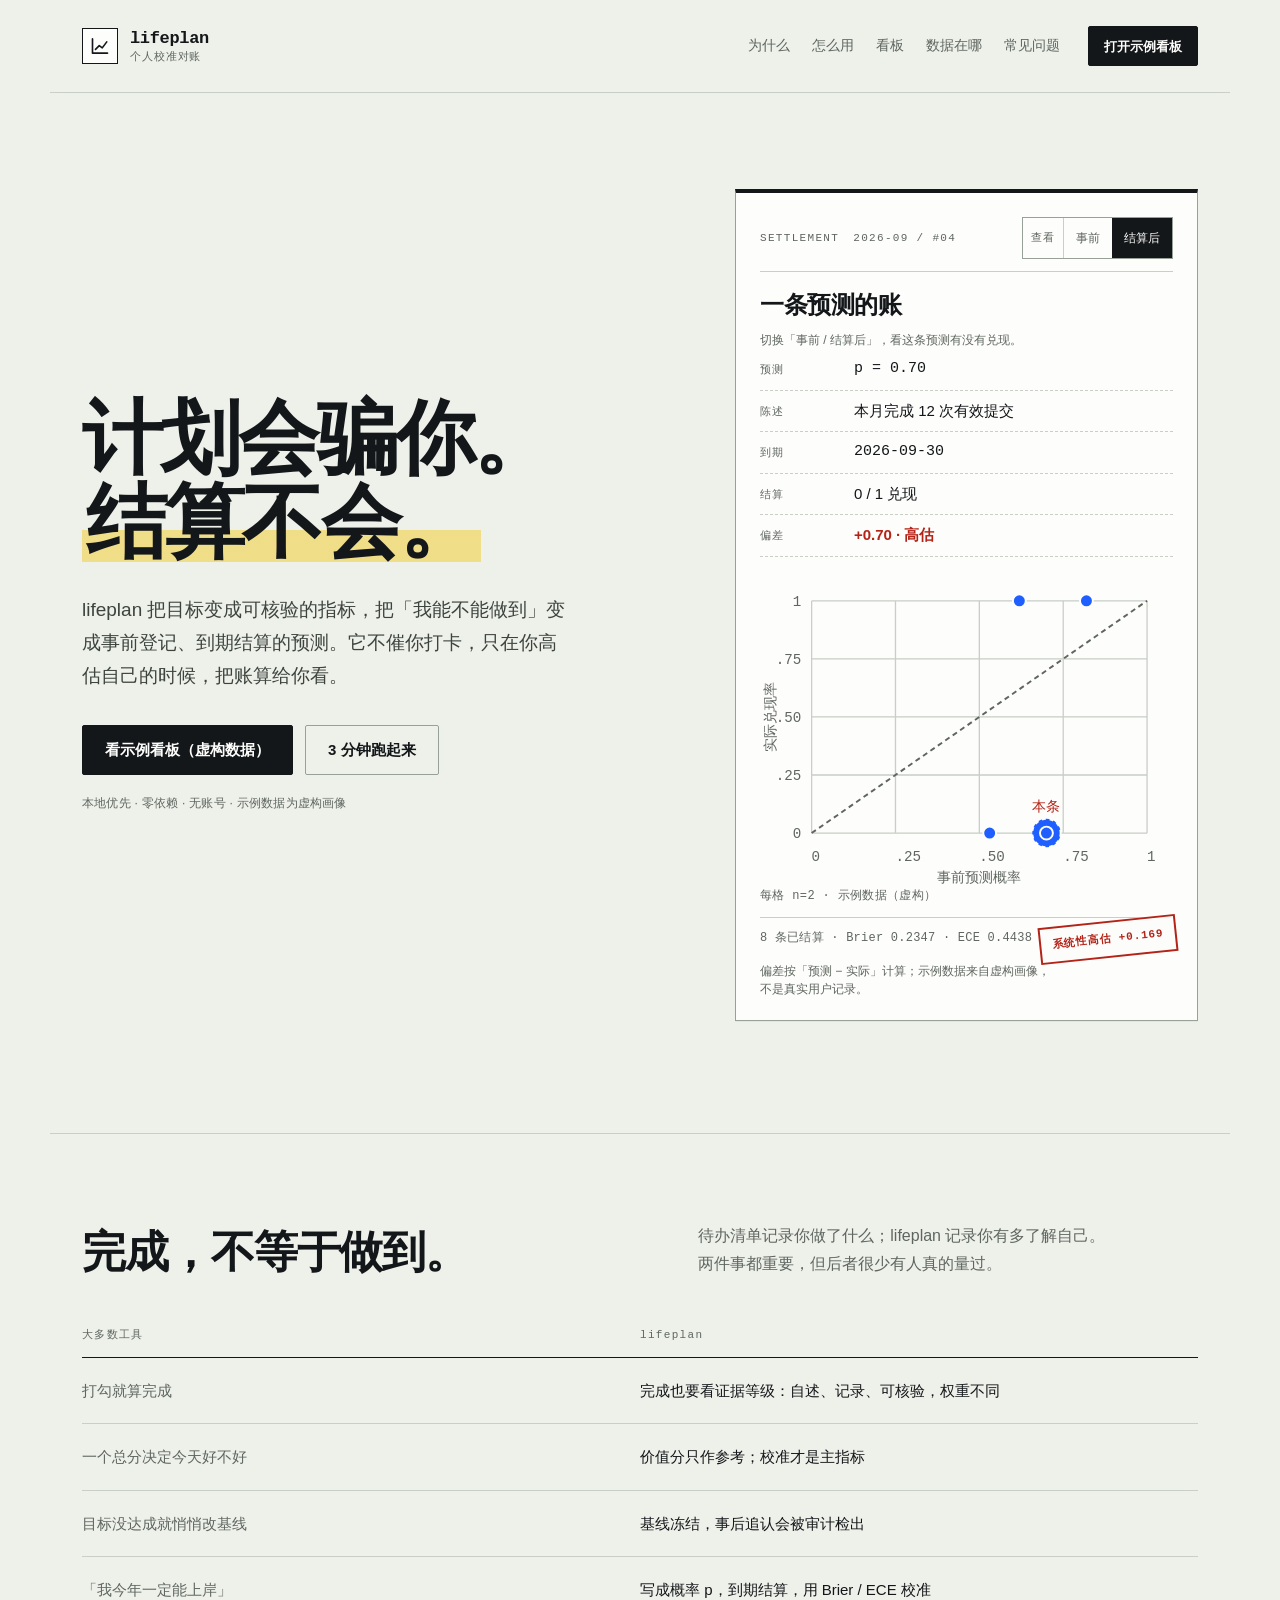
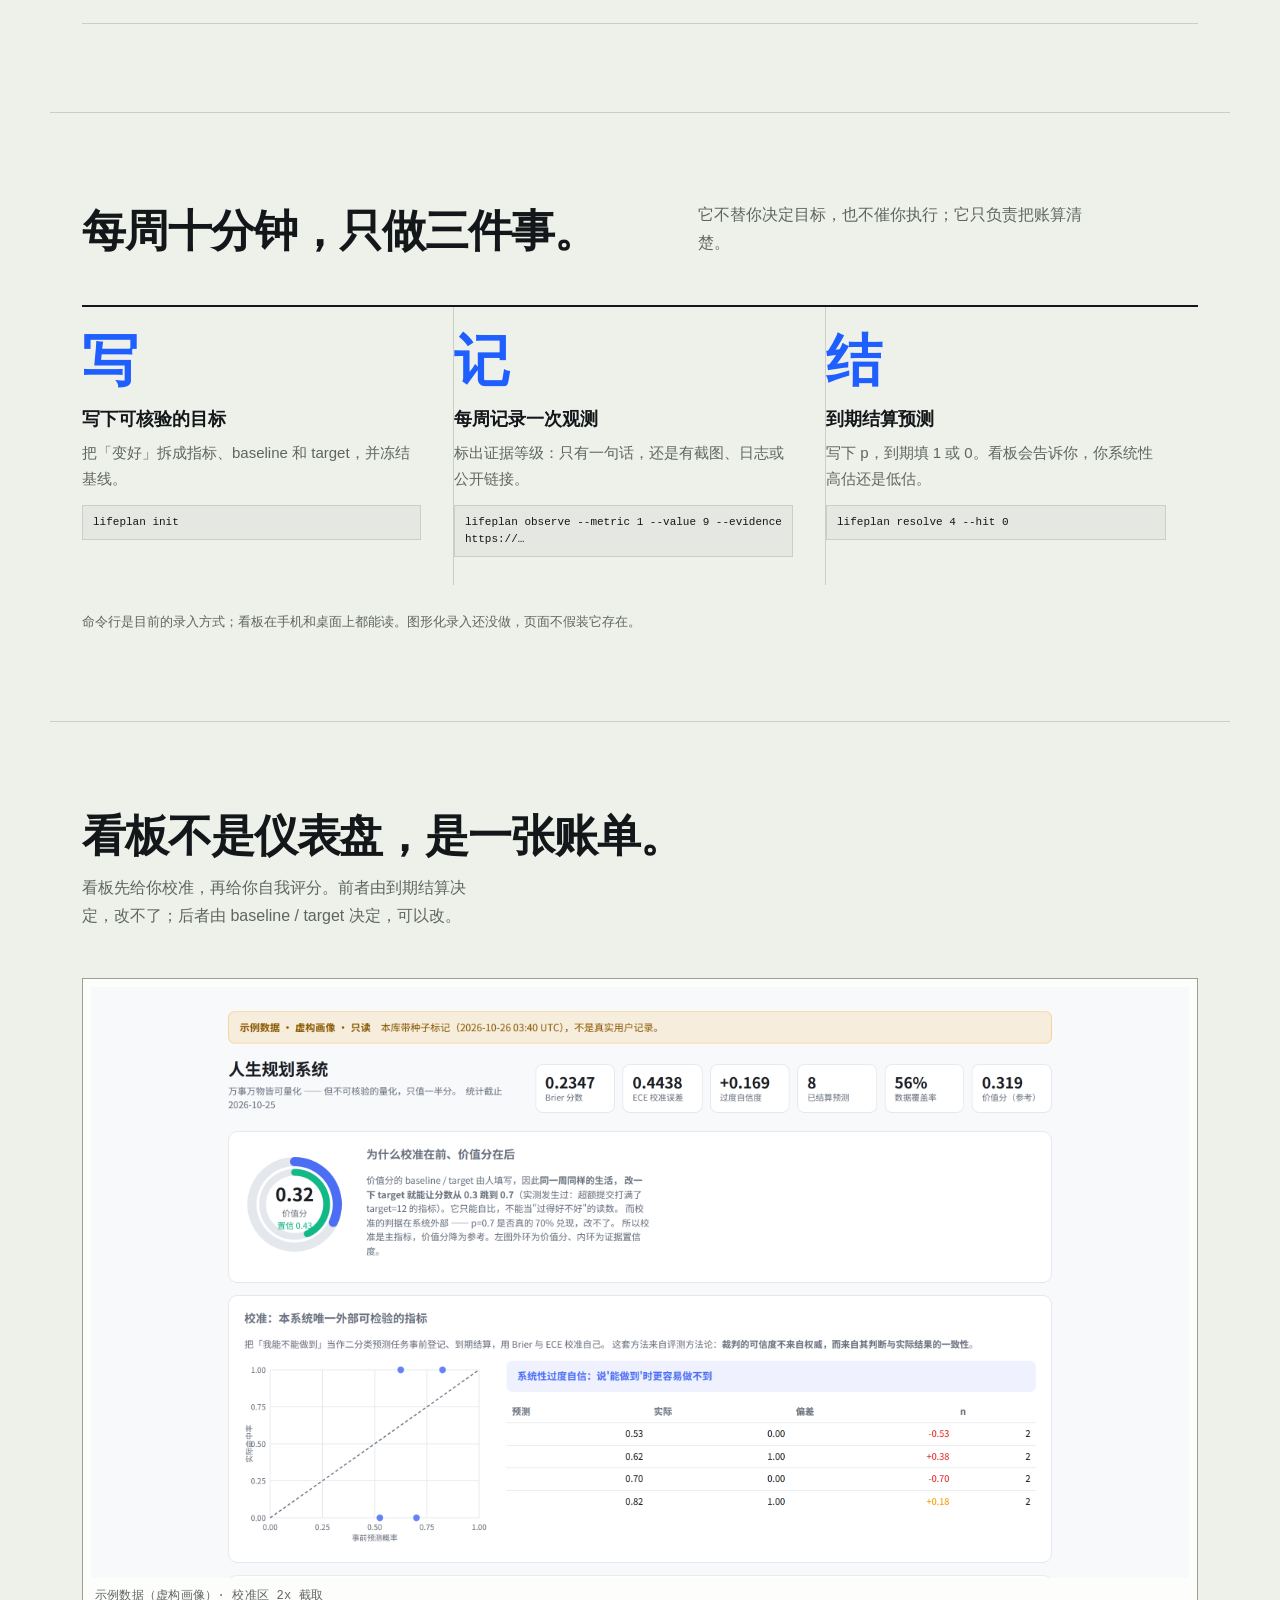
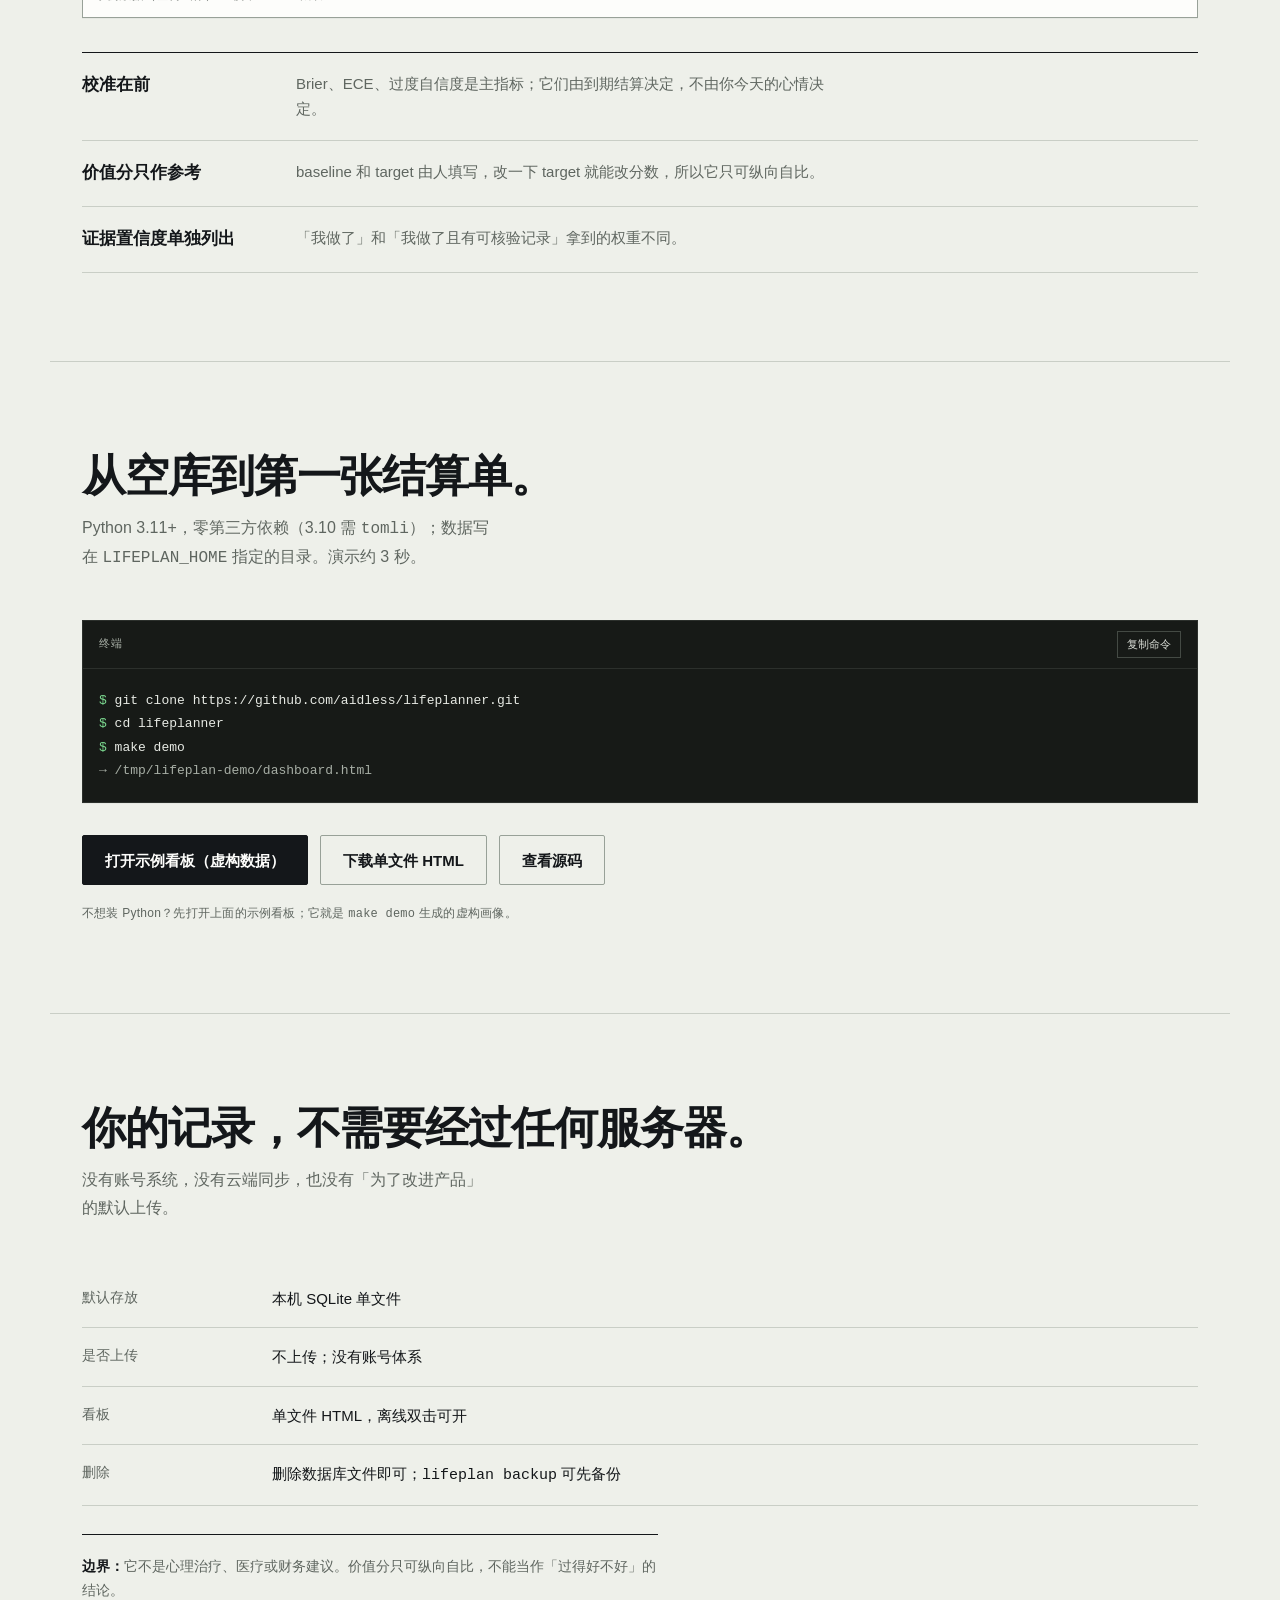
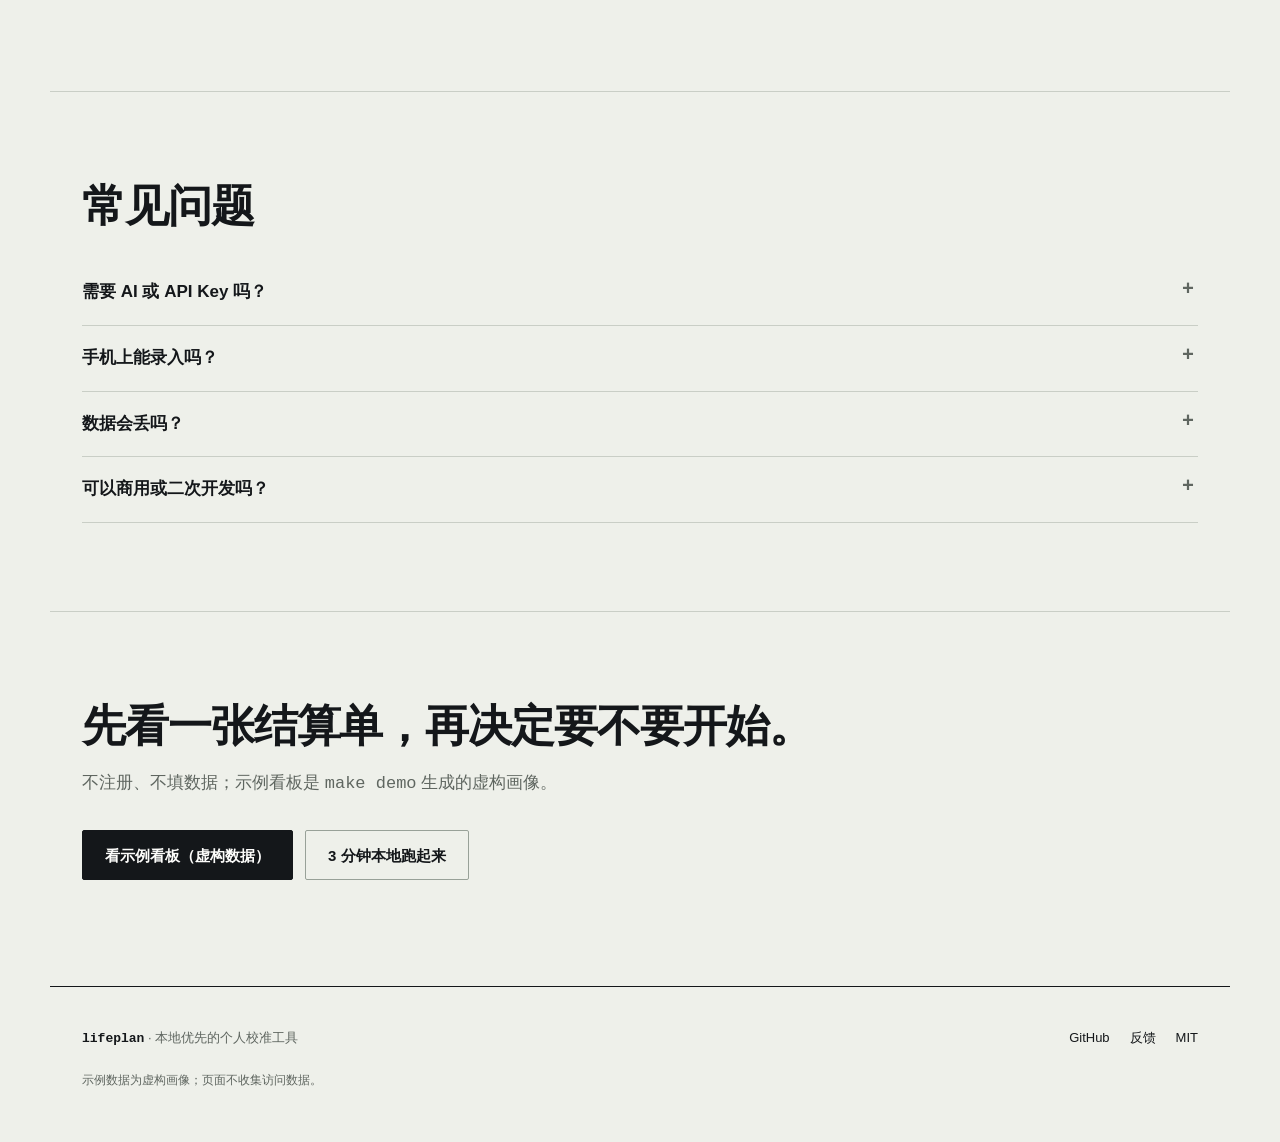
==== landing/index.html @ 8dc4d382 "feat: add a consumer landing page and a live demo dashboard - add a settlement-first landing page wi" ====
<!doctype html>
<html lang="zh-CN" class="no-js">
<head>
  <meta charset="UTF-8" />
  <meta name="viewport" content="width=device-width, initial-scale=1.0, viewport-fit=cover" />
  <title>lifeplan · 计划会骗你，结算不会</title>
  <meta name="description" content="把目标变成可核验的指标，把「我能不能做到」变成事前登记、到期结算的预测。本地优先，零依赖，单文件看板。" />
  <meta name="theme-color" content="#eef0ea" />
  <meta property="og:title" content="lifeplan · 计划会骗你，结算不会" />
  <meta property="og:description" content="把目标变成可核验的指标，把「我能不能做到」变成事前登记、到期结算的预测。本地优先，零依赖。" />
  <meta property="og:type" content="website" />
  <meta property="og:url" content="https://aidless.github.io/lifeplanner/" />
  <meta property="og:image" content="https://aidless.github.io/lifeplanner/assets/og.png" />
  <meta name="twitter:card" content="summary_large_image" />
  <meta name="twitter:image" content="https://aidless.github.io/lifeplanner/assets/og.png" />
  <link rel="canonical" href="https://aidless.github.io/lifeplanner/" />
  <link rel="icon" href="assets/icon.svg" type="image/svg+xml" />
  <link rel="stylesheet" href="styles.css" />
  <script>document.documentElement.classList.remove('no-js');document.documentElement.classList.add('js');</script>
  <script src="landing.js" defer></script>
</head>
<body>
  <a class="skip-link" href="#main">跳到正文</a>

  <header class="masthead">
    <a class="brand" href="#top" aria-label="lifeplan · 回到顶部">
      <span class="brand-mark" aria-hidden="true">
        <svg viewBox="0 0 32 32"><path d="M6 25.5h20M6 6.5v19M10 20.5l5-5 4 3 6-8" fill="none" stroke="currentColor" stroke-width="2.2" stroke-linecap="round" stroke-linejoin="round"/></svg>
      </span>
      <span class="brand-text"><strong>lifeplan</strong><small>个人校准对账</small></span>
    </a>
    <nav class="site-nav" aria-label="主导航">
      <a href="#why">为什么</a>
      <a href="#how">怎么用</a>
      <a href="#board">看板</a>
      <a href="#privacy">数据在哪</a>
      <a href="#faq">常见问题</a>
    </nav>
    <a class="btn btn-small" href="demo/dashboard.html" target="_blank" rel="noopener">打开示例看板</a>
  </header>

  <main id="main">
    <section class="hero" id="top">
      <div class="hero-copy">
        <h1>计划会骗你。<br><span class="mark">结算不会。</span></h1>
        <p class="outcome-line"><span class="outcome-tag">示例</span><span class="mono">p = 0.70</span> → <strong>未兑现</strong> · 偏差 <span class="neg">+0.70</span></p>
        <p class="lede">lifeplan 把目标变成可核验的指标，把「我能不能做到」变成事前登记、到期结算的预测。它不催你打卡，只在你高估自己的时候，把账算给你看。</p>
        <div class="actions">
          <a class="btn" href="demo/dashboard.html" target="_blank" rel="noopener">看示例看板（虚构数据）</a>
          <a class="btn btn-ghost" href="#start">3 分钟跑起来</a>
        </div>
        <p class="fineprint">本地优先 · 零依赖 · 无账号 · 示例数据为虚构画像</p>
      </div>

      <aside class="sheet" id="settlement" data-mode="after" aria-label="示例结算单">
        <div class="sheet-top">
          <div class="doc-meta"><span>SETTLEMENT</span><span>2026-09 / #04</span></div>
          <div class="toggle" role="group" aria-label="查看结算前后">
            <span class="toggle-label">查看</span>
            <button type="button" data-mode-btn="before" aria-pressed="false">事前</button>
            <button type="button" data-mode-btn="after" aria-pressed="true">结算后</button>
          </div>
        </div>
        <h2 class="sheet-title">一条预测的账</h2>
        <p class="toggle-hint">切换「事前 / 结算后」，看这条预测有没有兑现。</p>
        <dl class="rows">
          <div><dt>预测</dt><dd class="mono">p = 0.70</dd></div>
          <div><dt>陈述</dt><dd>本月完成 12 次有效提交</dd></div>
          <div><dt>到期</dt><dd class="mono">2026-09-30</dd></div>
          <div><dt>结算</dt><dd><span class="after">0 / 1 兑现</span><span class="before">等待到期</span></dd></div>
          <div><dt>偏差</dt><dd><span class="after neg">+0.70 · 高估</span><span class="before">—</span></dd></div>
        </dl>

        <figure class="chart">
          <svg viewBox="0 0 320 240" role="img" aria-label="可靠性曲线：四组事前预测概率与到期实际兑现率的对比">
            <g class="grid" aria-hidden="true">
              <line x1="40" y1="200" x2="300" y2="200"/>
              <line x1="40" y1="155" x2="300" y2="155"/>
              <line x1="40" y1="110" x2="300" y2="110"/>
              <line x1="40" y1="65" x2="300" y2="65"/>
              <line x1="40" y1="20" x2="300" y2="20"/>
              <line x1="40" y1="200" x2="40" y2="20"/>
              <line x1="105" y1="200" x2="105" y2="20"/>
              <line x1="170" y1="200" x2="170" y2="20"/>
              <line x1="235" y1="200" x2="235" y2="20"/>
              <line x1="300" y1="200" x2="300" y2="20"/>
            </g>
            <line class="diagonal" x1="40" y1="200" x2="300" y2="20"/>
            <g class="axis" aria-hidden="true">
              <text x="40" y="222">0</text>
              <text x="105" y="222">.25</text>
              <text x="170" y="222">.50</text>
              <text x="235" y="222">.75</text>
              <text x="300" y="222">1</text>
              <text x="32" y="204" text-anchor="end">0</text>
              <text x="32" y="159" text-anchor="end">.25</text>
              <text x="32" y="114" text-anchor="end">.50</text>
              <text x="32" y="69" text-anchor="end">.75</text>
              <text x="32" y="24" text-anchor="end">1</text>
            </g>
            <text class="axis-title" x="170" y="238" text-anchor="middle">事前预测概率</text>
            <text class="axis-title" x="12" y="110" text-anchor="middle" transform="rotate(-90 12 110)">实际兑现率</text>
            <g class="points" aria-hidden="true">
              <circle class="marker-ring" cx="222" cy="200" r="11"/>
              <text class="marker-label" x="222" y="183" text-anchor="middle">本条</text>
              <circle cx="178" cy="200" r="5"><title>预测 0.53 → 实际 0.00（n=2）</title></circle>
              <circle cx="201" cy="20" r="5"><title>预测 0.62 → 实际 1.00（n=2）</title></circle>
              <circle cx="222" cy="200" r="5"><title>预测 0.70 → 实际 0.00（n=2）</title></circle>
              <circle cx="253" cy="20" r="5"><title>预测 0.82 → 实际 1.00（n=2）</title></circle>
            </g>
            <text class="wait-label" x="170" y="112" text-anchor="middle">等待结算</text>
          </svg>
          <figcaption><span class="after">每格 n=2 · 示例数据（虚构）</span><span class="before">到期结算后才会出现散点</span></figcaption>
          <p class="sr-only after">四个分箱：预测 0.53 实际 0.00；预测 0.62 实际 1.00；预测 0.70 实际 0.00；预测 0.82 实际 1.00。每格 2 条预测。</p>
          <p class="sr-only before">尚未结算：当前只有预测 p=0.70 和到期日；到期后才会显示实际兑现率。</p>
        </figure>

        <div class="sheet-foot">
          <span class="after">8 条已结算 · Brier 0.2347 · ECE 0.4438</span>
          <span class="before">到期后自动结算 · 历史不可改写</span>
        </div>
        <div class="stamp" aria-live="polite">
          <span class="after">系统性高估 +0.169</span>
          <span class="before">尚未结算</span>
        </div>
        <p class="sheet-note">偏差按「预测 − 实际」计算；示例数据来自虚构画像，不是真实用户记录。</p>
      </aside>
    </section>

    <section class="band" id="why">
      <div class="section-head">
        <h2>完成，不等于做到。</h2>
        <p>待办清单记录你做了什么；lifeplan 记录你有多了解自己。两件事都重要，但后者很少有人真的量过。</p>
      </div>
      <table class="contrast">
        <caption class="sr-only">普通目标工具与 lifeplan 的差别</caption>
        <thead>
          <tr><th scope="col">大多数工具</th><th scope="col">lifeplan</th></tr>
        </thead>
        <tbody>
          <tr><td data-label="大多数工具">打勾就算完成</td><td data-label="lifeplan">完成也要看证据等级：自述、记录、可核验，权重不同</td></tr>
          <tr><td data-label="大多数工具">一个总分决定今天好不好</td><td data-label="lifeplan">价值分只作参考；校准才是主指标</td></tr>
          <tr><td data-label="大多数工具">目标没达成就悄悄改基线</td><td data-label="lifeplan">基线冻结，事后追认会被审计检出</td></tr>
          <tr><td data-label="大多数工具">「我今年一定能上岸」</td><td data-label="lifeplan">写成概率 p，到期结算，用 Brier / ECE 校准</td></tr>
        </tbody>
      </table>
    </section>

    <section class="band" id="how">
      <div class="section-head">
        <h2>每周十分钟，只做三件事。</h2>
        <p>它不替你决定目标，也不催你执行；它只负责把账算清楚。</p>
      </div>
      <ol class="steps">
        <li>
          <span class="step-char" aria-hidden="true">写</span>
          <div class="step-body">
            <h3>写下可核验的目标</h3>
            <p>把「变好」拆成指标、baseline 和 target，并冻结基线。</p>
            <code>lifeplan init</code>
          </div>
        </li>
        <li>
          <span class="step-char" aria-hidden="true">记</span>
          <div class="step-body">
            <h3>每周记录一次观测</h3>
            <p>标出证据等级：只有一句话，还是有截图、日志或公开链接。</p>
            <code>lifeplan observe --metric 1 --value 9 --evidence https://…</code>
          </div>
        </li>
        <li>
          <span class="step-char" aria-hidden="true">结</span>
          <div class="step-body">
            <h3>到期结算预测</h3>
            <p>写下 p，到期填 1 或 0。看板会告诉你，你系统性高估还是低估。</p>
            <code>lifeplan resolve 4 --hit 0</code>
          </div>
        </li>
      </ol>
      <p class="steps-note">命令行是目前的录入方式；看板在手机和桌面上都能读。图形化录入还没做，页面不假装它存在。</p>
    </section>

    <section class="band" id="board">
      <div class="section-head section-head--stack">
        <h2>看板不是仪表盘，是一张账单。</h2>
        <p>看板先给你校准，再给你自我评分。前者由到期结算决定，改不了；后者由 baseline / target 决定，可以改。</p>
      </div>
      <figure class="shot">
        <img src="assets/dashboard-proof.png" width="2880" height="1550" alt="lifeplan 示例看板的校准区：顶部是 Brier、ECE、过度自信度，下面是可靠性曲线和分箱结算表" />
        <figcaption>示例数据（虚构画像）· 校准区 2x 截取</figcaption>
      </figure>
      <dl class="notes">
        <div><dt>校准在前</dt><dd>Brier、ECE、过度自信度是主指标；它们由到期结算决定，不由你今天的心情决定。</dd></div>
        <div><dt>价值分只作参考</dt><dd>baseline 和 target 由人填写，改一下 target 就能改分数，所以它只可纵向自比。</dd></div>
        <div><dt>证据置信度单独列出</dt><dd>「我做了」和「我做了且有可核验记录」拿到的权重不同。</dd></div>
      </dl>
    </section>

    <section class="band start" id="start">
      <div class="section-head section-head--stack">
        <h2>从空库到第一张结算单。</h2>
        <p>Python 3.11+，零第三方依赖（3.10 需 <code>tomli</code>）；数据写在 <code>LIFEPLAN_HOME</code> 指定的目录。演示约 3 秒。</p>
      </div>
      <div class="terminal">
        <div class="terminal-head"><span>终端</span><button type="button" class="copy" data-copy="git clone https://github.com/aidless/lifeplanner.git&#10;cd lifeplanner&#10;make demo">复制命令</button></div>
        <pre><code><span class="prompt">$</span> git clone https://github.com/aidless/lifeplanner.git
<span class="prompt">$</span> cd lifeplanner
<span class="prompt">$</span> make demo
<span class="out">→ /tmp/lifeplan-demo/dashboard.html</span></code></pre>
      </div>
      <div class="actions">
        <a class="btn" href="demo/dashboard.html" target="_blank" rel="noopener">打开示例看板（虚构数据）</a>
        <a class="btn btn-ghost" href="demo/dashboard.html" download>下载单文件 HTML</a>
        <a class="btn btn-ghost" href="https://github.com/aidless/lifeplanner">查看源码</a>
      </div>
      <p class="fineprint">不想装 Python？先打开上面的示例看板；它就是 <code>make demo</code> 生成的虚构画像。</p>
    </section>

    <section class="band" id="privacy">
      <div class="section-head section-head--stack">
        <h2>你的记录，不需要经过任何服务器。</h2>
        <p>没有账号系统，没有云端同步，也没有「为了改进产品」的默认上传。</p>
      </div>
      <table class="ledger">
        <tbody>
          <tr><th scope="row">默认存放</th><td>本机 SQLite 单文件</td></tr>
          <tr><th scope="row">是否上传</th><td>不上传；没有账号体系</td></tr>
          <tr><th scope="row">看板</th><td>单文件 HTML，离线双击可开</td></tr>
          <tr><th scope="row">删除</th><td>删除数据库文件即可；<code>lifeplan backup</code> 可先备份</td></tr>
        </tbody>
      </table>
      <p class="boundary"><strong>边界：</strong>它不是心理治疗、医疗或财务建议。价值分只可纵向自比，不能当作「过得好不好」的结论。</p>
    </section>

    <section class="band faq" id="faq">
      <h2>常见问题</h2>
      <details>
        <summary>需要 AI 或 API Key 吗？</summary>
        <p>不需要。核心功能是纯 Python 标准库；没有模型也能初始化、记录、结算和生成看板。</p>
      </details>
      <details>
        <summary>手机上能录入吗？</summary>
        <p>目前录入是命令行；看板在手机浏览器里可读。图形化录入还没做，不假装有。</p>
      </details>
      <details>
        <summary>数据会丢吗？</summary>
        <p>数据只在本机文件里。换机器或重装前用 <code>lifeplan backup</code> 备份；没有云端副本。</p>
      </details>
      <details>
        <summary>可以商用或二次开发吗？</summary>
        <p>MIT 许可，可以。具体约束见仓库里的 LICENSE。</p>
      </details>
    </section>
    <section class="band final-cta" id="try">
      <h2>先看一张结算单，再决定要不要开始。</h2>
      <p>不注册、不填数据；示例看板是 <code>make demo</code> 生成的虚构画像。</p>
      <div class="actions">
        <a class="btn" href="demo/dashboard.html" target="_blank" rel="noopener">看示例看板（虚构数据）</a>
        <a class="btn btn-ghost" href="#start">3 分钟本地跑起来</a>
      </div>
    </section>

  </main>

  <footer class="site-footer">
    <div class="footer-brand"><strong>lifeplan</strong> · 本地优先的个人校准工具</div>
    <nav aria-label="页脚链接">
      <a href="https://github.com/aidless/lifeplanner">GitHub</a>
      <a href="https://github.com/aidless/lifeplanner/issues">反馈</a>
      <a href="https://github.com/aidless/lifeplanner/blob/main/LICENSE">MIT</a>
    </nav>
    <p>示例数据为虚构画像；页面不收集访问数据。</p>
  </footer>
</body>
</html>
---- landing/styles.css ----
:root {
  --paper: #eef0ea;
  --paper-2: #fdfdfb;
  --ink: #14171a;
  --muted: #5f6660;
  --rule: #c9cec6;
  --rule-strong: #98a198;
  --blue: #1f5eff;
  --blue-ink: #1237a8;
  --red: #b42318;
  --green: #087f5b;
  --yellow: #f2d24b;
  --serif: "Noto Serif CJK SC", "Source Han Serif SC", "Songti SC", "STSong", serif;
  --sans: "Noto Sans CJK SC", "Source Han Sans SC", "PingFang SC", "Microsoft YaHei", sans-serif;
  --mono: "Noto Sans Mono CJK SC", "SFMono-Regular", Menlo, Consolas, monospace;
  --shadow: 0 1px 0 rgba(20, 23, 26, 0.04);
}

*,
*::before,
*::after { box-sizing: border-box; }

html { scroll-behavior: smooth; }

body {
  margin: 0;
  background: var(--paper);
  color: var(--ink);
  font-family: var(--sans);
  font-size: 17px;
  line-height: 1.7;
  -webkit-font-smoothing: antialiased;
  text-rendering: optimizeLegibility;
}

::selection { background: var(--yellow); color: var(--ink); }

a { color: inherit; text-decoration-thickness: 1px; text-underline-offset: 4px; }
a:not(.btn):not(.skip-link):hover { color: var(--blue-ink); }

:focus-visible {
  outline: 3px solid var(--blue);
  outline-offset: 3px;
}

code, .mono {
  font-family: var(--mono);
  font-variant-numeric: tabular-nums;
}

.sr-only {
  position: absolute;
  width: 1px;
  height: 1px;
  padding: 0;
  margin: -1px;
  overflow: hidden;
  clip: rect(0, 0, 0, 0);
  white-space: nowrap;
  border: 0;
}

.skip-link {
  position: absolute;
  left: 16px;
  top: -60px;
  z-index: 20;
  background: var(--ink);
  color: var(--paper-2);
  padding: 10px 14px;
  text-decoration: none;
  font-size: 14px;
}
.skip-link:focus { top: 12px; }
.skip-link:hover { color: var(--paper-2); }

.masthead {
  max-width: 1180px;
  margin: 0 auto;
  padding: 26px 32px;
  display: flex;
  align-items: center;
  gap: 28px;
  border-bottom: 1px solid var(--rule);
}

.brand {
  display: inline-flex;
  align-items: center;
  gap: 12px;
  text-decoration: none;
  flex: 1 1 auto;
}
.brand-mark {
  width: 36px;
  height: 36px;
  display: grid;
  place-items: center;
  border: 1px solid var(--ink);
  color: var(--ink);
  background: var(--paper-2);
}
.brand-mark svg { width: 24px; height: 24px; }
.brand-text { display: flex; flex-direction: column; line-height: 1.2; }
.brand-text strong { font-family: var(--mono); font-size: 17px; letter-spacing: -0.02em; }
.brand-text small { font-size: 11px; color: var(--muted); letter-spacing: 0.08em; }

.site-nav { display: flex; gap: 22px; font-size: 14px; }
.site-nav a { text-decoration: none; color: var(--muted); }
.site-nav a:hover { color: var(--ink); text-decoration: underline; }

.btn {
  display: inline-flex;
  align-items: center;
  justify-content: center;
  min-height: 50px;
  padding: 0 22px;
  border: 1px solid var(--ink);
  border-radius: 2px;
  background: var(--ink);
  color: var(--paper-2);
  font-size: 15px;
  font-weight: 600;
  line-height: 1;
  text-decoration: none;
  cursor: pointer;
  transition: transform 160ms ease, background 160ms ease, box-shadow 160ms ease, border-color 160ms ease;
}
.btn:hover {
  color: var(--paper-2);
  background: #292f29;
  transform: translateY(-1px);
  box-shadow: 0 10px 24px -16px rgba(20, 23, 26, 0.7);
}
.btn:active { transform: translateY(0); box-shadow: none; }

.btn-ghost {
  background: transparent;
  color: var(--ink);
  border-color: var(--rule-strong);
}
.btn-ghost:hover {
  background: rgba(253, 253, 251, 0.6);
  color: var(--ink);
  border-color: var(--ink);
}

.btn-small { min-height: 40px; padding: 0 15px; font-size: 13px; }

.hero {
  max-width: 1180px;
  margin: 0 auto;
  padding: 96px 32px 112px;
  display: grid;
  grid-template-columns: minmax(0, 1.12fr) minmax(360px, 0.88fr);
  gap: 64px;
  align-items: center;
}

h1 {
  margin: 0;
  font-family: var(--serif);
  font-size: clamp(48px, 6.3vw, 92px);
  font-weight: 700;
  line-height: 1.04;
  letter-spacing: -0.035em;
  text-wrap: balance;
}
.mark {
  background: linear-gradient(180deg, transparent 58%, rgba(242, 210, 75, 0.62) 58%, rgba(242, 210, 75, 0.62) 94%, transparent 94%);
  padding: 0 0.05em;
}


.outcome-line {
  display: none;
  align-items: baseline;
  flex-wrap: wrap;
  gap: 8px;
  margin: 18px 0 0;
  font-size: 15px;
  color: var(--ink);
}
.outcome-line strong { color: var(--red); }
.outcome-tag {
  display: inline-block;
  padding: 2px 6px;
  border: 1px solid var(--rule-strong);
  font-family: var(--mono);
  font-size: 11px;
  letter-spacing: 0.06em;
  color: var(--muted);
}

.lede {
  max-width: 46ch;
  margin: 28px 0 0;
  font-size: 19px;
  line-height: 1.75;
  color: #3d443e;
}

.actions {
  display: flex;
  flex-wrap: wrap;
  gap: 12px;
  margin: 32px 0 18px;
}

.fineprint {
  margin: 0;
  font-size: 12px;
  letter-spacing: 0.02em;
  color: var(--muted);
}
.fineprint code { font-size: 12px; }

.sheet {
  position: relative;
  width: 100%;
  max-width: 520px;
  justify-self: end;
  padding: 24px 24px 22px;
  background: var(--paper-2);
  border: 1px solid var(--rule-strong);
  border-top: 4px solid var(--ink);
  box-shadow: var(--shadow);
  animation: sheet-in 620ms cubic-bezier(0.16, 1, 0.3, 1) both;
}

@keyframes sheet-in {
  from { opacity: 0; transform: translateY(14px) rotate(0.4deg); }
  to { opacity: 1; transform: translateY(0) rotate(0); }
}

.sheet-top {
  display: flex;
  flex-wrap: wrap;
  align-items: center;
  justify-content: space-between;
  gap: 12px;
  padding-bottom: 12px;
  border-bottom: 1px solid var(--rule);
}
.doc-meta {
  display: flex;
  gap: 14px;
  font-family: var(--mono);
  font-size: 11px;
  letter-spacing: 0.12em;
  color: var(--muted);
}

.toggle { display: none; align-items: stretch; border: 1px solid var(--rule-strong); }
.toggle-label {
  display: inline-flex;
  align-items: center;
  padding: 0 8px;
  border-right: 1px solid var(--rule);
  font-family: var(--mono);
  font-size: 11px;
  letter-spacing: 0.08em;
  color: var(--muted);
}
.js .toggle { display: inline-flex; }
.toggle button {
  appearance: none;
  border: 0;
  background: transparent;
  color: var(--muted);
  font-family: var(--sans);
  min-height: 40px;
  font-size: 12px;
  padding: 8px 12px;
  cursor: pointer;
}
.toggle button[aria-pressed="true"] { background: var(--ink); color: var(--paper-2); }
.toggle button:focus-visible { outline: 2px solid var(--blue); outline-offset: -2px; }

.toggle-hint {
  margin: 6px 0 0;
  font-size: 12px;
  line-height: 1.5;
  color: var(--muted);
}

.sheet-title {
  margin: 18px 0 10px;
  font-family: var(--serif);
  font-size: 24px;
  font-weight: 700;
  line-height: 1.3;
  letter-spacing: -0.02em;
}

.rows { margin: 0; padding: 0; }
.rows > div {
  display: grid;
  grid-template-columns: 78px 1fr;
  gap: 16px;
  padding: 9px 0;
  border-bottom: 1px dashed var(--rule);
}
.rows dt {
  font-family: var(--mono);
  font-size: 11px;
  letter-spacing: 0.1em;
  color: var(--muted);
  padding-top: 3px;
}
.rows dd { margin: 0; font-size: 15px; line-height: 1.5; }
.neg { color: var(--red); font-weight: 700; }

.sheet .before { display: none; }
.sheet[data-mode="before"] .before { display: inline; }
.sheet[data-mode="before"] .after { display: none; }

.chart { margin: 18px 0 8px; }
.chart svg { display: block; width: 100%; height: auto; }
.chart .grid line { stroke: var(--rule); stroke-width: 1; }
.chart .diagonal { stroke: var(--muted); stroke-width: 1.5; stroke-dasharray: 4 3; }
.chart .axis text, .chart .axis-title {
  fill: var(--muted);
  font-family: var(--mono);
  font-size: 11px;
}
.chart .marker-ring {
  fill: none;
  stroke: var(--red);
  stroke-width: 1.5;
  stroke-dasharray: 3 3;
}
.chart .marker-label {
  fill: var(--red);
  font-family: var(--mono);
  font-size: 11px;
}
.chart .points circle {
  fill: var(--blue);
  stroke: var(--paper-2);
  stroke-width: 1.5;
  transition: opacity 300ms ease;
}
.sheet[data-mode="before"] .points { opacity: 0; }
.wait-label {
  display: none;
  fill: var(--muted);
  font-family: var(--mono);
  font-size: 11px;
  letter-spacing: 0.1em;
  paint-order: stroke;
  stroke: var(--paper-2);
  stroke-width: 4px;
}
.sheet[data-mode="before"] .wait-label { display: block; }
.chart figcaption {
  margin-top: 2px;
  font-family: var(--mono);
  font-size: 12px;
  letter-spacing: 0.03em;
  color: var(--muted);
}

.sheet-foot {
  margin-top: 10px;
  padding-top: 10px;
  border-top: 1px solid var(--rule);
  font-family: var(--mono);
  font-size: 12px;
  letter-spacing: 0.02em;
  color: var(--muted);
}

.stamp {
  position: absolute;
  right: 20px;
  bottom: 62px;
  padding: 7px 11px;
  border: 2px solid var(--red);
  color: var(--red);
  font-family: var(--mono);
  font-size: 11px;
  font-weight: 700;
  letter-spacing: 0.08em;
  background: rgba(253, 253, 251, 0.82);
  transform: rotate(-6deg);
  transition: color 240ms ease, border-color 240ms ease, transform 240ms ease;
}
.sheet[data-mode="before"] .stamp {
  color: var(--blue-ink);
  border-color: var(--blue-ink);
  transform: rotate(0deg);
  background: transparent;
}

.sheet-note {
  max-width: 72%;
  margin: 14px 0 0;
  font-size: 12px;
  line-height: 1.5;
  color: var(--muted);
}

.band {
  max-width: 1180px;
  margin: 0 auto;
  padding: 88px 32px;
  border-top: 1px solid var(--rule);
}

.section-head {
  display: grid;
  grid-template-columns: minmax(0, 1.05fr) minmax(0, 0.95fr);
  gap: 24px 64px;
  align-items: end;
  margin-bottom: 48px;
}
h2 {
  margin: 0;
  font-family: var(--serif);
  font-size: clamp(30px, 3.4vw, 44px);
  font-weight: 700;
  line-height: 1.2;
  letter-spacing: -0.025em;
  text-wrap: balance;
}
.section-head--stack { grid-template-columns: 1fr; gap: 12px; }
.section-head--stack p { max-width: 62ch; }
.section-head p {
  margin: 0;
  max-width: 46ch;
  font-size: 16px;
  line-height: 1.75;
  color: var(--muted);
}

.contrast { width: 100%; border-collapse: collapse; }
.contrast th {
  padding: 0 0 12px;
  border-bottom: 1px solid var(--ink);
  font-family: var(--mono);
  font-size: 11px;
  font-weight: 500;
  letter-spacing: 0.12em;
  text-align: left;
  color: var(--muted);
}
.contrast td {
  width: 50%;
  padding: 20px 32px 20px 0;
  border-bottom: 1px solid var(--rule);
  vertical-align: top;
  font-size: 15px;
}
.contrast td:first-child { color: var(--muted); }
.contrast td:last-child { font-weight: 500; }

.steps {
  list-style: none;
  margin: 0;
  padding: 0;
  display: grid;
  grid-template-columns: repeat(3, 1fr);
  border-top: 2px solid var(--ink);
}
.steps li {
  padding: 26px 32px 28px 0;
  border-right: 1px solid var(--rule);
}
.steps li:last-child { border-right: 0; padding-right: 32px; }
.step-char {
  display: block;
  margin-bottom: 18px;
  font-family: var(--serif);
  font-size: 56px;
  font-weight: 700;
  line-height: 1;
  color: var(--blue);
}
.step-body h3 { margin: 0 0 8px; font-size: 18px; line-height: 1.4; }
.step-body p { margin: 0 0 14px; font-size: 15px; color: var(--muted); }
.step-body code {
  display: block;
  padding: 8px 10px;
  border: 1px solid var(--rule);
  background: rgba(20, 23, 26, 0.04);
  font-size: 11px;
  line-height: 1.55;
  overflow-wrap: anywhere;
}
.steps-note {
  margin: 26px 0 0;
  font-size: 13px;
  color: var(--muted);
}

.shot {
  margin: 0 0 24px;
  padding: 8px;
  background: var(--paper-2);
  border: 1px solid var(--rule-strong);
  box-shadow: var(--shadow);
}
.shot img { display: block; width: 100%; height: auto; }
.shot figcaption {
  padding: 8px 4px 2px;
  font-family: var(--mono);
  font-size: 12px;
  letter-spacing: 0.02em;
  color: var(--muted);
}

.notes { margin: 34px 0 0; padding: 0; border-top: 1px solid var(--ink); }
.notes > div {
  display: grid;
  grid-template-columns: 190px 1fr;
  gap: 24px;
  padding: 18px 0;
  border-bottom: 1px solid var(--rule);
}
.notes dt { font-weight: 700; }
.notes dd { margin: 0; max-width: 64ch; font-size: 15px; color: var(--muted); }

.terminal {
  margin: 32px 0 24px;
  border: 1px solid #2c302c;
  background: #171a17;
  color: #e7eae4;
  box-shadow: var(--shadow);
}
.terminal-head {
  display: flex;
  align-items: center;
  justify-content: space-between;
  gap: 16px;
  padding: 10px 16px;
  border-bottom: 1px solid #2c302c;
  font-family: var(--mono);
  font-size: 11px;
  letter-spacing: 0.12em;
  color: #a7aea5;
}
.copy {
  appearance: none;
  border: 1px solid #444a44;
  background: transparent;
  color: #d7dbd4;
  padding: 5px 9px;
  font-family: var(--mono);
  font-size: 11px;
  cursor: pointer;
}
.copy:hover { border-color: #8a938a; color: #fff; }
.copy:focus-visible { outline: 2px solid #7bd88f; outline-offset: 2px; }
.terminal pre {
  margin: 0;
  padding: 20px 16px;
  overflow-x: auto;
  font-family: var(--mono);
  font-size: 13px;
  line-height: 1.8;
}
.terminal .prompt { color: #7bd88f; user-select: none; }
.terminal .out { color: #a7aea5; }
.terminal pre::-webkit-scrollbar { height: 8px; }
.terminal pre::-webkit-scrollbar-thumb { background: #444a44; }

.ledger { width: 100%; border-collapse: collapse; }
.ledger th {
  width: 190px;
  padding: 16px 24px 16px 0;
  border-bottom: 1px solid var(--rule);
  text-align: left;
  vertical-align: top;
  font-size: 14px;
  font-weight: 500;
  color: var(--muted);
}
.ledger td {
  padding: 16px 0;
  border-bottom: 1px solid var(--rule);
  font-size: 15px;
}
.boundary {
  max-width: 74ch;
  margin: 28px 0 0;
  padding-top: 20px;
  border-top: 1px solid var(--ink);
  font-size: 14px;
  color: var(--muted);
}
.boundary strong { color: var(--ink); }

.faq h2 { margin-bottom: 28px; }
.final-cta h2 { margin-bottom: 16px; }
.final-cta p { max-width: 62ch; margin: 0; color: var(--muted); }
.faq details { border-bottom: 1px solid var(--rule); }
.faq summary {
  position: relative;
  padding: 18px 36px 18px 0;
  font-size: 17px;
  font-weight: 600;
  cursor: pointer;
  list-style: none;
}
.faq summary::-webkit-details-marker { display: none; }
.faq summary::after {
  content: "+";
  position: absolute;
  right: 4px;
  top: 13px;
  font-family: var(--mono);
  font-size: 20px;
  color: var(--muted);
}
.faq details[open] summary::after { content: "−"; }
.faq details p {
  max-width: 68ch;
  margin: 0 0 20px;
  padding-right: 36px;
  font-size: 15px;
  color: var(--muted);
}

.site-footer {
  max-width: 1180px;
  margin: 0 auto;
  padding: 40px 32px 56px;
  border-top: 1px solid var(--ink);
  display: flex;
  flex-wrap: wrap;
  align-items: baseline;
  gap: 12px 32px;
  justify-content: space-between;
  font-size: 13px;
  color: var(--muted);
}
.footer-brand strong { font-family: var(--mono); color: var(--ink); }
.site-footer nav { display: flex; gap: 20px; }
.site-footer nav a { color: var(--ink); text-decoration: none; }
.site-footer nav a:hover { color: var(--blue-ink); text-decoration: underline; }
.site-footer p { width: 100%; margin: 8px 0 0; font-size: 12px; }

@media (max-width: 980px) {
  .hero {
    grid-template-columns: 1fr;
    gap: 48px;
    padding-top: 64px;
  }
  .sheet { justify-self: stretch; max-width: 640px; }
  .section-head { grid-template-columns: 1fr; gap: 16px; }
  .steps { grid-template-columns: 1fr; }
  .steps li {
    display: grid;
    grid-template-columns: 88px 1fr;
    gap: 24px;
    padding: 24px 8px 28px 0;
    border-right: 0;
    border-bottom: 1px solid var(--rule);
  }
  .steps li:last-child { border-bottom: 0; padding-right: 8px; }
  .step-char { margin: 0; font-size: 48px; }
}

@media (max-width: 760px) {
  body { font-size: 16px; }
  .masthead { padding: 20px; gap: 16px; }
  .site-nav { display: none; }
  .hero { padding: 52px 20px 72px; }
  h1 { font-size: clamp(42px, 13vw, 64px); }
  .outcome-line { display: flex; }
  .lede { font-size: 17px; }
  .band { padding: 64px 20px; }
  .section-head { margin-bottom: 32px; }
  h2 { font-size: 32px; }

  .contrast thead { display: none; }
  .contrast,
  .contrast tbody,
  .contrast tr,
  .contrast td { display: block; width: 100%; }
  .contrast tr { padding: 18px 0; border-bottom: 1px solid var(--rule); }
  .contrast td { padding: 0; border: 0; }
  .contrast td + td { margin-top: 6px; }
  .contrast td::before {
    content: attr(data-label);
    display: block;
    margin-bottom: 4px;
    font-family: var(--mono);
    font-size: 11px;
    letter-spacing: 0.1em;
    color: var(--muted);
  }

  .notes > div { grid-template-columns: 1fr; gap: 6px; }
  .ledger th { width: 96px; padding-right: 12px; }
  .shot { padding: 5px; }
  .terminal pre { white-space: pre-wrap; overflow-wrap: anywhere; }
  .sheet { padding: 20px; }
  .sheet-title { font-size: 21px; }
  .rows > div { grid-template-columns: 64px 1fr; gap: 10px; }
  .stamp {
    position: static;
    display: inline-block;
    margin-top: 16px;
    transform: rotate(-2deg);
  }
  .sheet-note { max-width: none; }
  .site-footer { padding: 32px 20px 48px; }
  .site-footer nav a:first-child { margin-left: 0; }
}

@media (max-width: 420px) {
  .doc-meta { gap: 8px; font-size: 11px; }
  .toggle button { min-height: 44px; padding: 8px 10px; font-size: 11px; }
  .actions .btn { width: 100%; }
  .actions { gap: 10px; }
  .terminal pre { font-size: 12px; }
  .step-body code { font-size: 11px; }
}

@media (prefers-reduced-motion: reduce) {
  html { scroll-behavior: auto; }
  *,
  *::before,
  *::after {
    animation-duration: 0.001ms !important;
    transition-duration: 0.001ms !important;
  }
}
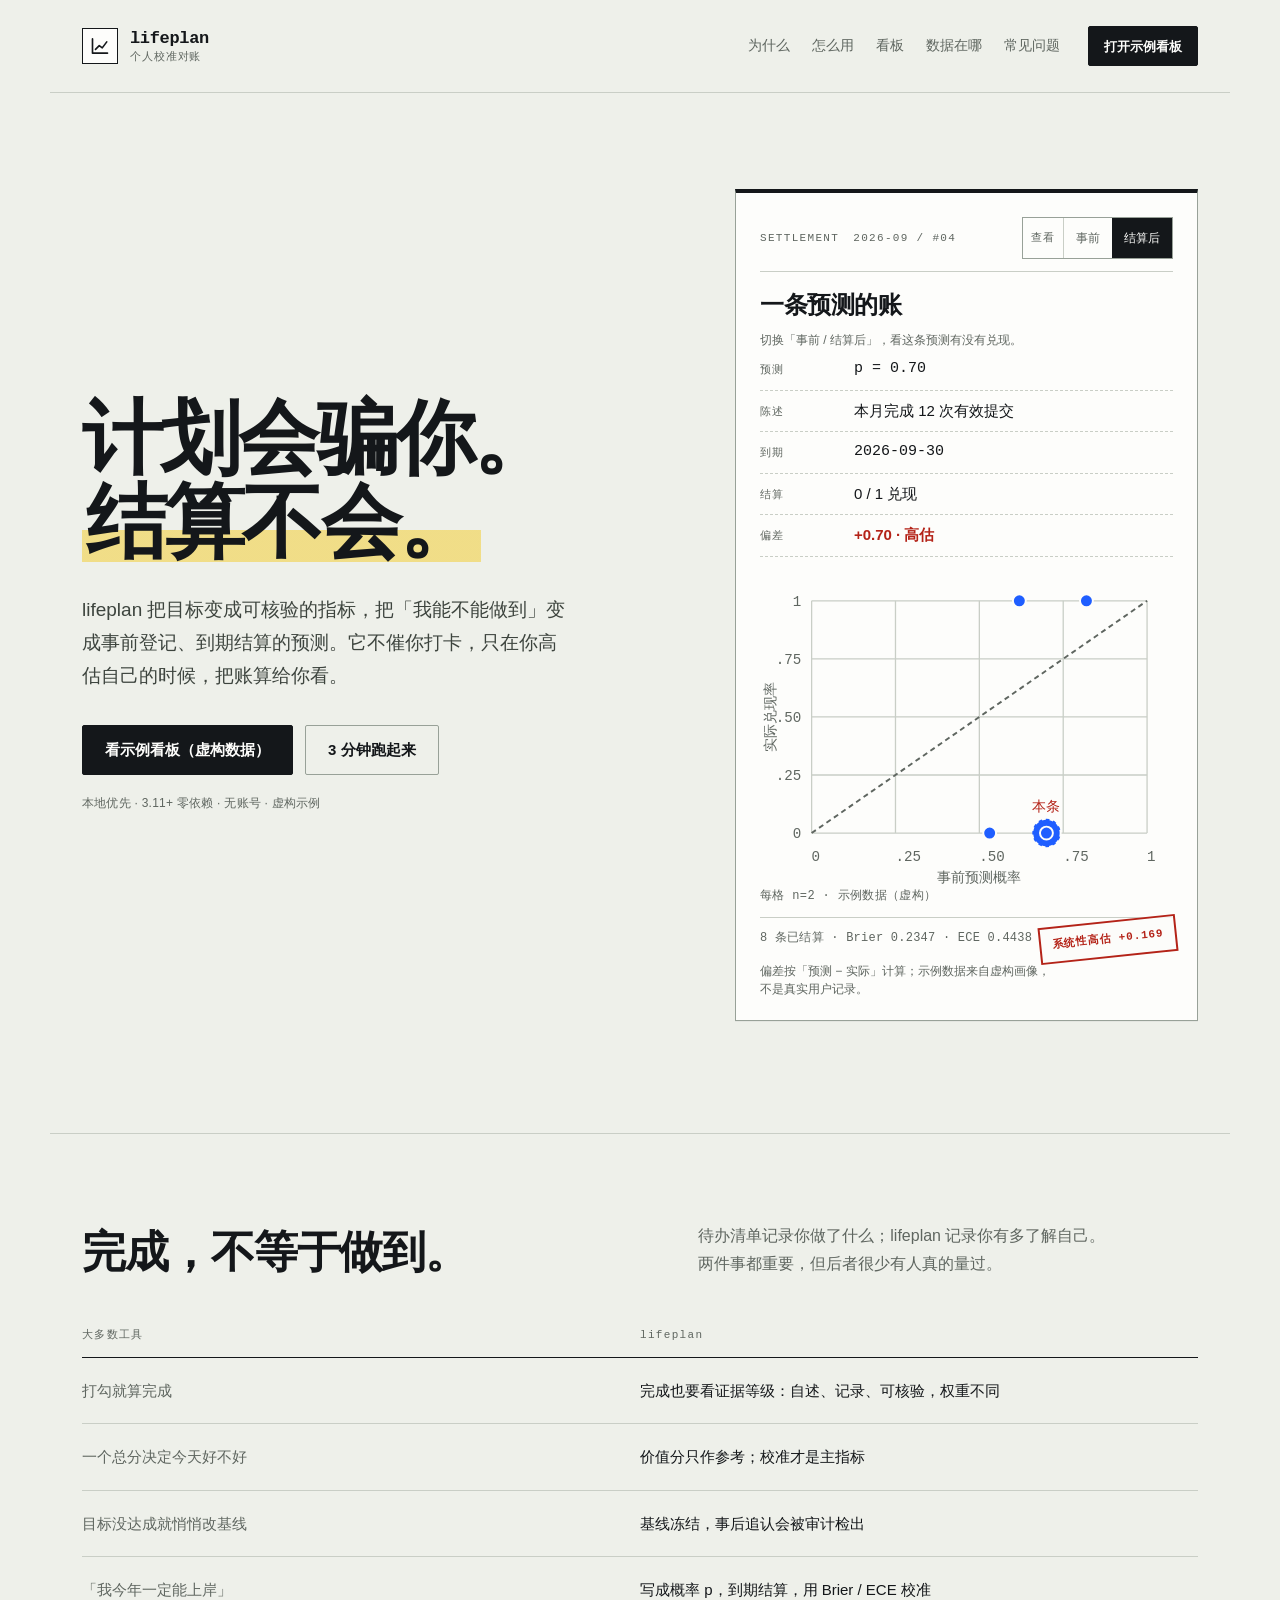
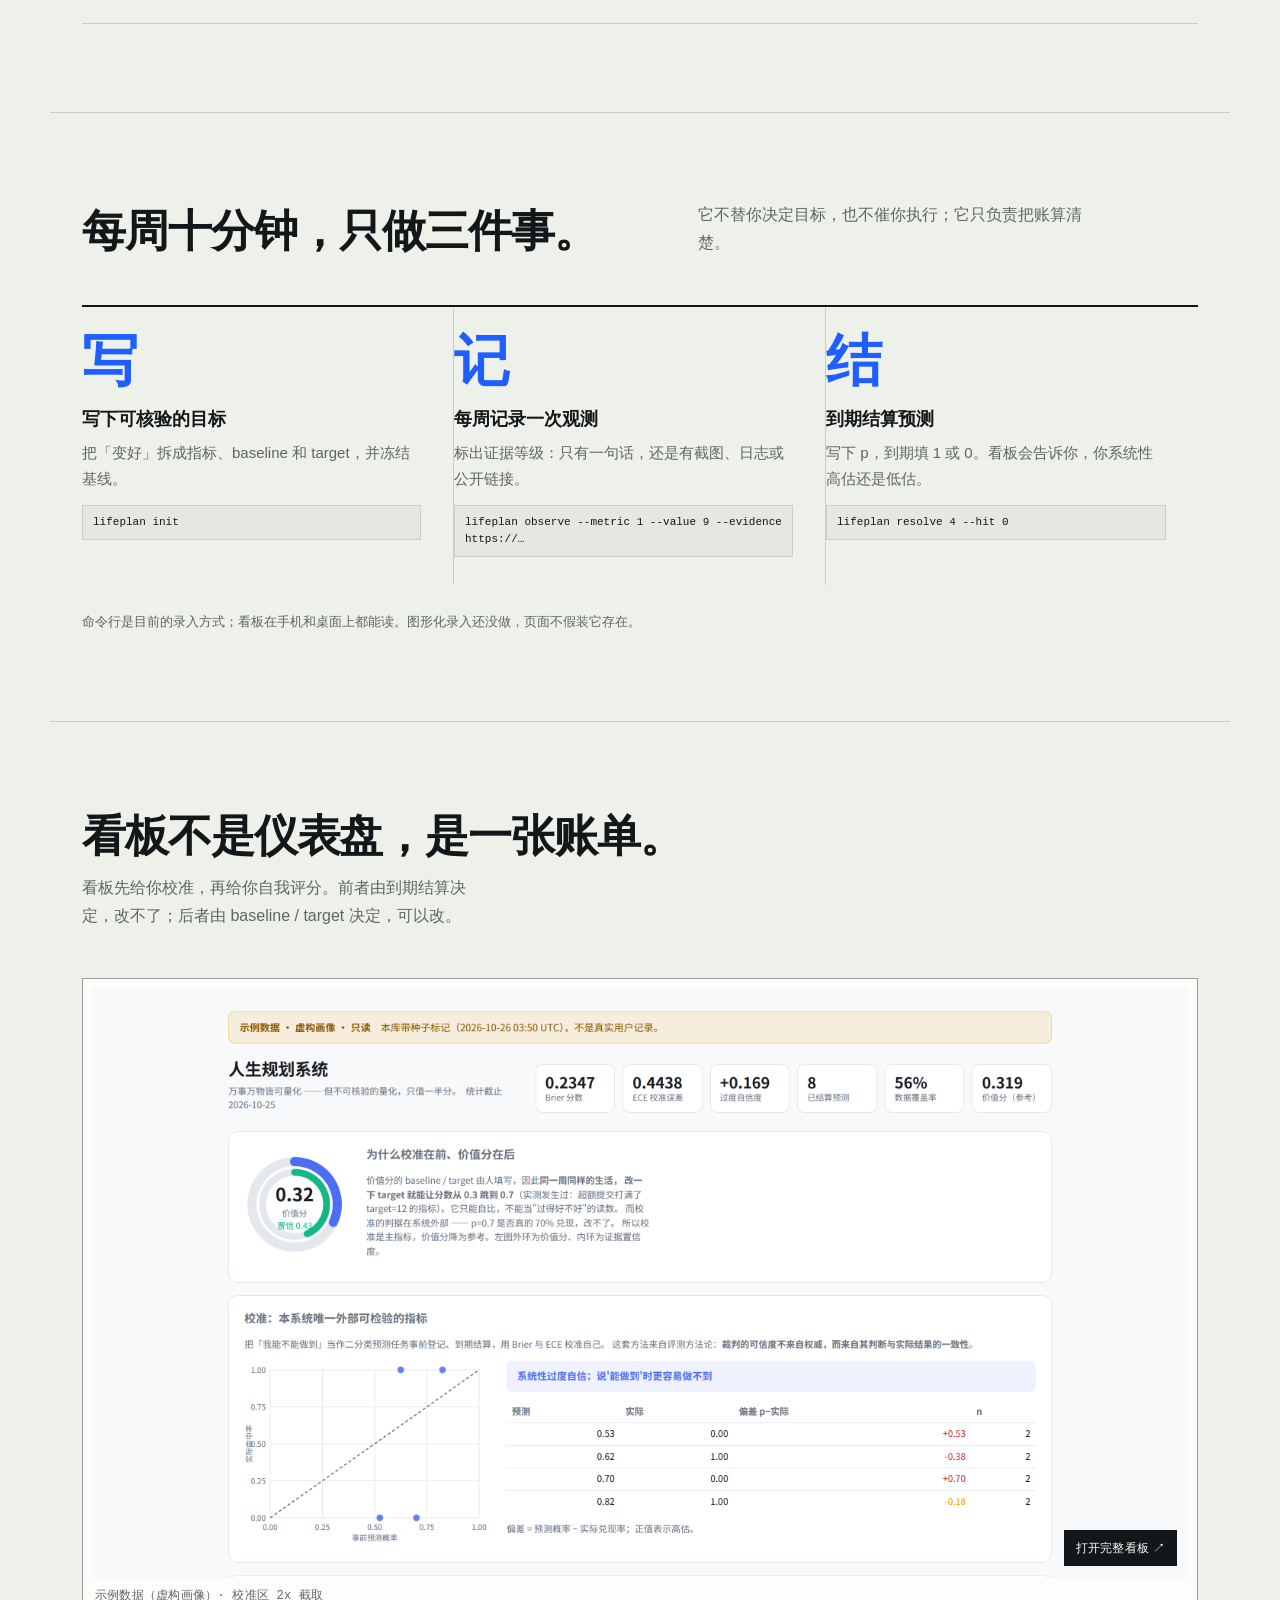
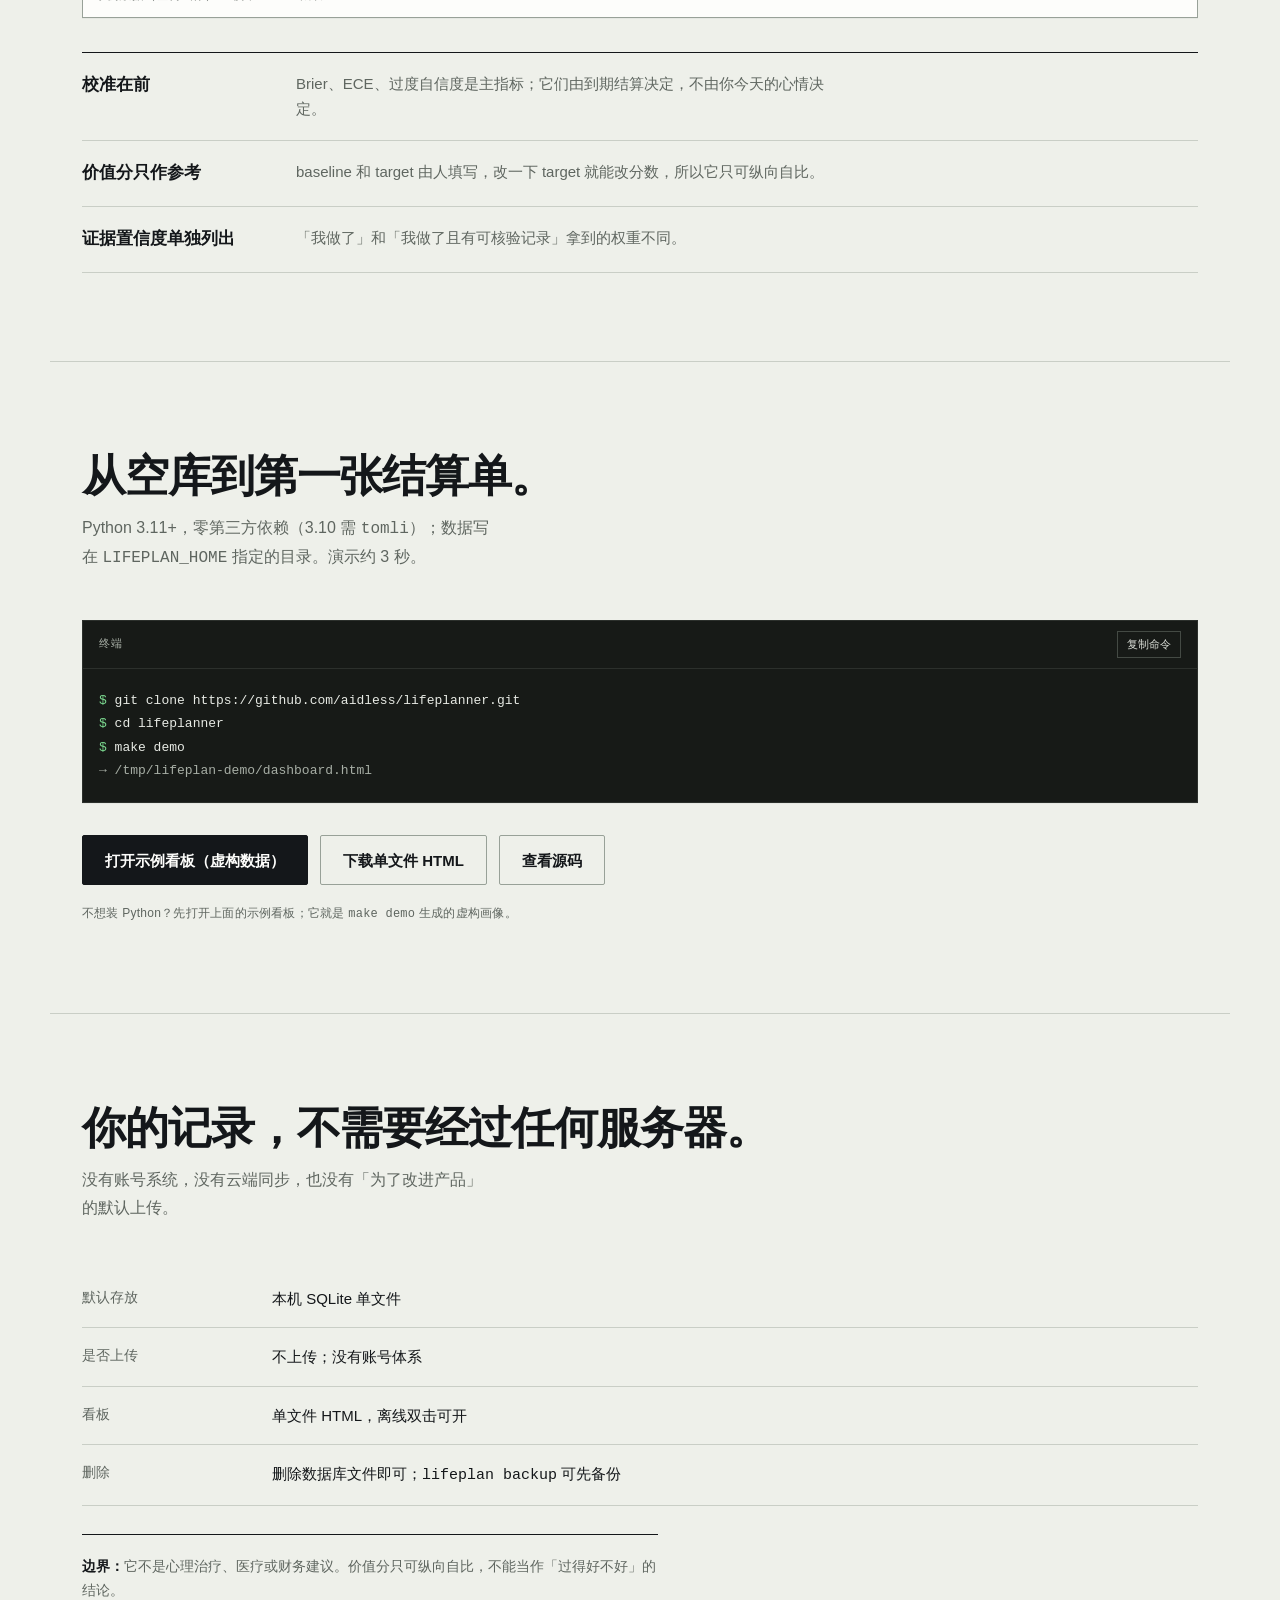
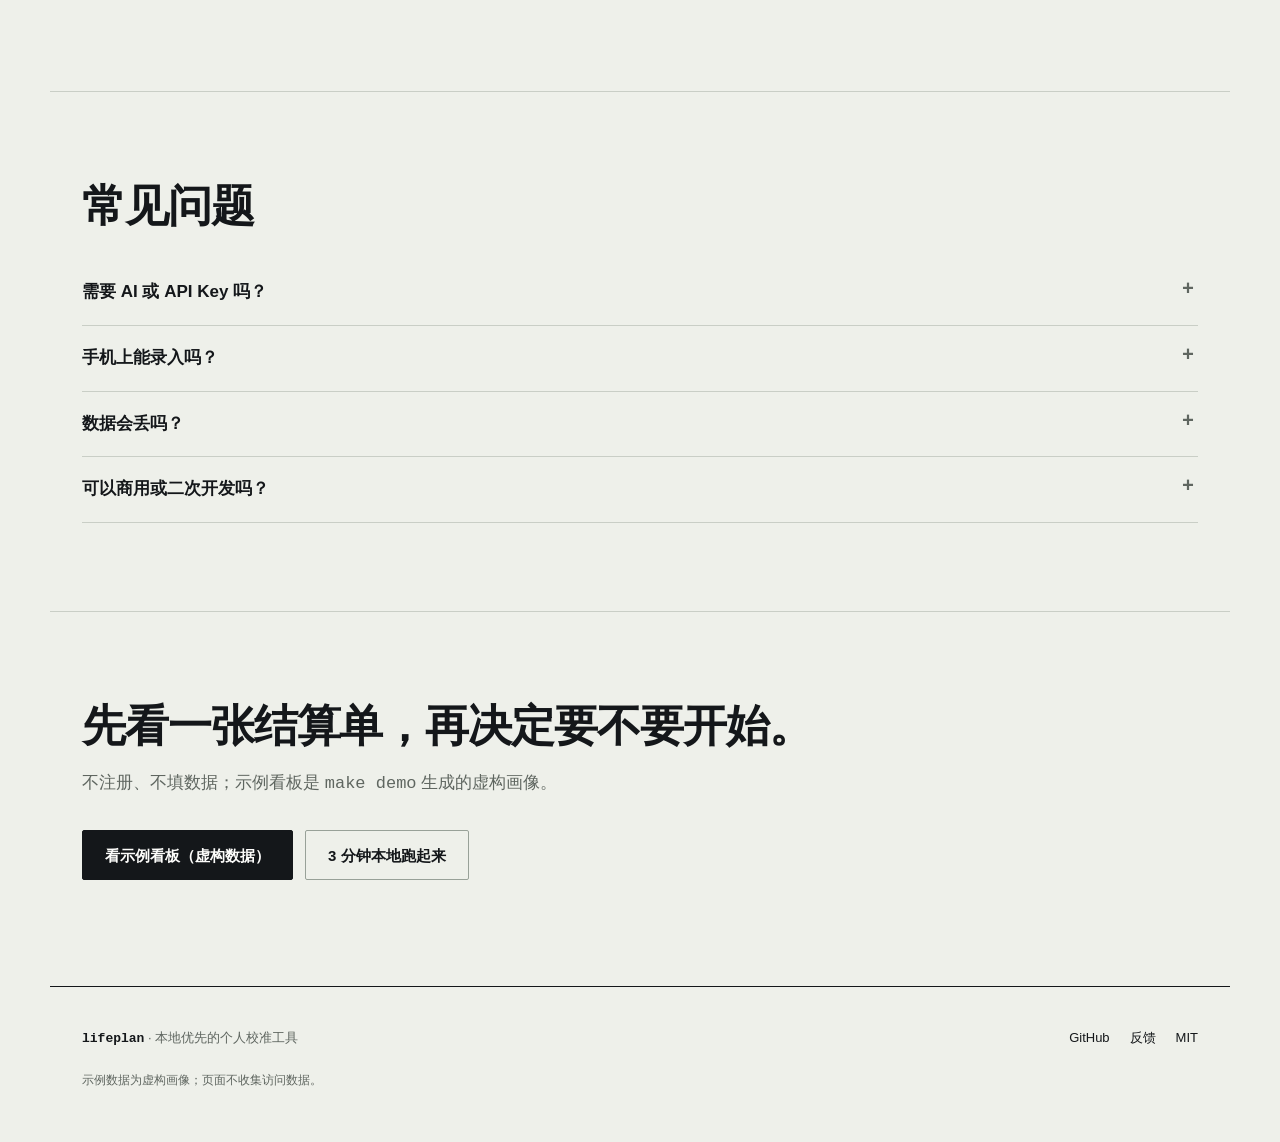
==== commit c9e97910: "fix: unify the calibration deviation sign on predicted minus actual - dashboard/report/calibration b" ====
--- a/landing/index.html
+++ b/landing/index.html
@@ -4,10 +4,10 @@
   <meta charset="UTF-8" />
   <meta name="viewport" content="width=device-width, initial-scale=1.0, viewport-fit=cover" />
   <title>lifeplan · 计划会骗你，结算不会</title>
-  <meta name="description" content="把目标变成可核验的指标，把「我能不能做到」变成事前登记、到期结算的预测。本地优先，零依赖，单文件看板。" />
+  <meta name="description" content="把目标变成可核验的指标，把「我能不能做到」变成事前登记、到期结算的预测。本地优先，Python 3.11+ 零依赖，单文件看板。" />
   <meta name="theme-color" content="#eef0ea" />
   <meta property="og:title" content="lifeplan · 计划会骗你，结算不会" />
-  <meta property="og:description" content="把目标变成可核验的指标，把「我能不能做到」变成事前登记、到期结算的预测。本地优先，零依赖。" />
+  <meta property="og:description" content="把目标变成可核验的指标，把「我能不能做到」变成事前登记、到期结算的预测。本地优先，Python 3.11+ 零依赖。" />
   <meta property="og:type" content="website" />
   <meta property="og:url" content="https://aidless.github.io/lifeplanner/" />
   <meta property="og:image" content="https://aidless.github.io/lifeplanner/assets/og.png" />
@@ -49,7 +49,7 @@
           <a class="btn" href="demo/dashboard.html" target="_blank" rel="noopener">看示例看板（虚构数据）</a>
           <a class="btn btn-ghost" href="#start">3 分钟跑起来</a>
         </div>
-        <p class="fineprint">本地优先 · 零依赖 · 无账号 · 示例数据为虚构画像</p>
+        <p class="fineprint">本地优先 · 3.11+ 零依赖 · 无账号 · 虚构示例</p>
       </div>
 
       <aside class="sheet" id="settlement" data-mode="after" aria-label="示例结算单">
@@ -182,13 +182,36 @@
 
     <section class="band" id="board">
       <div class="section-head section-head--stack">
-        <h2>看板不是仪表盘，是一张账单。</h2>
+        <h2>看板不是<span class="nowrap">仪表盘</span>，是一张账单。</h2>
         <p>看板先给你校准，再给你自我评分。前者由到期结算决定，改不了；后者由 baseline / target 决定，可以改。</p>
       </div>
-      <figure class="shot">
-        <img src="assets/dashboard-proof.png" width="2880" height="1550" alt="lifeplan 示例看板的校准区：顶部是 Brier、ECE、过度自信度，下面是可靠性曲线和分箱结算表" />
+      <figure class="shot shot-desktop">
+        <a class="shot-link" href="demo/dashboard.html" target="_blank" rel="noopener">
+          <img src="assets/dashboard-proof.png" width="2880" height="1550" alt="lifeplan 示例看板的校准区：顶部是 Brier、ECE、过度自信度，下面是可靠性曲线和分箱结算表" />
+          <span class="shot-open">打开完整看板 ↗</span>
+        </a>
         <figcaption>示例数据（虚构画像）· 校准区 2x 截取</figcaption>
       </figure>
+      <div class="proof-mobile">
+        <div class="proof-kpis">
+          <span><b>0.2347</b>Brier</span>
+          <span><b>0.4438</b>ECE</span>
+          <span><b>+0.169</b>过度自信</span>
+          <span><b>8</b>已结算</span>
+        </div>
+        <table>
+          <caption>示例看板 · 四个预测分箱</caption>
+          <thead><tr><th scope="col">预测</th><th scope="col">实际</th><th scope="col">偏差 p−实际</th><th scope="col">n</th></tr></thead>
+          <tbody>
+            <tr><td>0.53</td><td>0.00</td><td class="over">+0.53</td><td>2</td></tr>
+            <tr><td>0.62</td><td>1.00</td><td class="under">−0.38</td><td>2</td></tr>
+            <tr><td>0.70</td><td>0.00</td><td class="over">+0.70</td><td>2</td></tr>
+            <tr><td>0.82</td><td>1.00</td><td class="under">−0.18</td><td>2</td></tr>
+          </tbody>
+        </table>
+        <a class="proof-link" href="demo/dashboard.html" target="_blank" rel="noopener">打开完整看板 ↗</a>
+        <p class="proof-note">示例数据（虚构画像）· 与看板同源</p>
+      </div>
       <dl class="notes">
         <div><dt>校准在前</dt><dd>Brier、ECE、过度自信度是主指标；它们由到期结算决定，不由你今天的心情决定。</dd></div>
         <div><dt>价值分只作参考</dt><dd>baseline 和 target 由人填写，改一下 target 就能改分数，所以它只可纵向自比。</dd></div>
--- a/landing/styles.css
+++ b/landing/styles.css
@@ -48,6 +48,8 @@
   font-variant-numeric: tabular-nums;
 }
 
+.nowrap { white-space: nowrap; }
+
 .sr-only {
   position: absolute;
   width: 1px;
@@ -209,6 +211,7 @@
 
 .fineprint {
   margin: 0;
+  text-wrap: balance;
   font-size: 12px;
   letter-spacing: 0.02em;
   color: var(--muted);
@@ -501,6 +504,42 @@
   border: 1px solid var(--rule-strong);
   box-shadow: var(--shadow);
 }
+
+.shot-link { display: block; position: relative; text-decoration: none; }
+.shot-link img { display: block; width: 100%; height: auto; }
+.shot-link:hover .shot-open { background: var(--blue-ink); }
+.shot-open {
+  position: absolute;
+  right: 12px;
+  bottom: 12px;
+  padding: 8px 12px;
+  background: var(--ink);
+  color: var(--paper-2);
+  font-size: 12px;
+  letter-spacing: 0.02em;
+}
+.proof-mobile { display: none; }
+.proof-kpis {
+  display: flex;
+  flex-wrap: wrap;
+  gap: 8px 16px;
+  padding: 14px 0;
+  border-top: 2px solid var(--ink);
+  border-bottom: 1px solid var(--rule);
+  font-family: var(--mono);
+  font-size: 11px;
+  color: var(--muted);
+}
+.proof-kpis b { margin-right: 5px; color: var(--ink); font-size: 15px; }
+.proof-mobile table { width: 100%; border-collapse: collapse; margin: 14px 0; font-size: 13px; }
+.proof-mobile caption { padding-bottom: 8px; text-align: left; font-family: var(--mono); font-size: 11px; color: var(--muted); }
+.proof-mobile th { padding: 6px 4px; border-bottom: 1px solid var(--ink); text-align: left; font-family: var(--mono); font-size: 11px; font-weight: 500; color: var(--muted); }
+.proof-mobile td { padding: 8px 4px; border-bottom: 1px solid var(--rule); font-variant-numeric: tabular-nums; }
+.proof-mobile .over { color: var(--red); font-weight: 700; }
+.proof-mobile .under { color: var(--blue-ink); }
+.proof-link { display: inline-block; margin-top: 8px; color: var(--ink); font-size: 14px; text-underline-offset: 4px; }
+.proof-note { margin: 10px 0 0; font-size: 12px; color: var(--muted); }
+
 .shot img { display: block; width: 100%; height: auto; }
 .shot figcaption {
   padding: 8px 4px 2px;
@@ -695,6 +734,8 @@
   .notes > div { grid-template-columns: 1fr; gap: 6px; }
   .ledger th { width: 96px; padding-right: 12px; }
   .shot { padding: 5px; }
+  .shot-desktop { display: none; }
+  .proof-mobile { display: block; }
   .terminal pre { white-space: pre-wrap; overflow-wrap: anywhere; }
   .sheet { padding: 20px; }
   .sheet-title { font-size: 21px; }
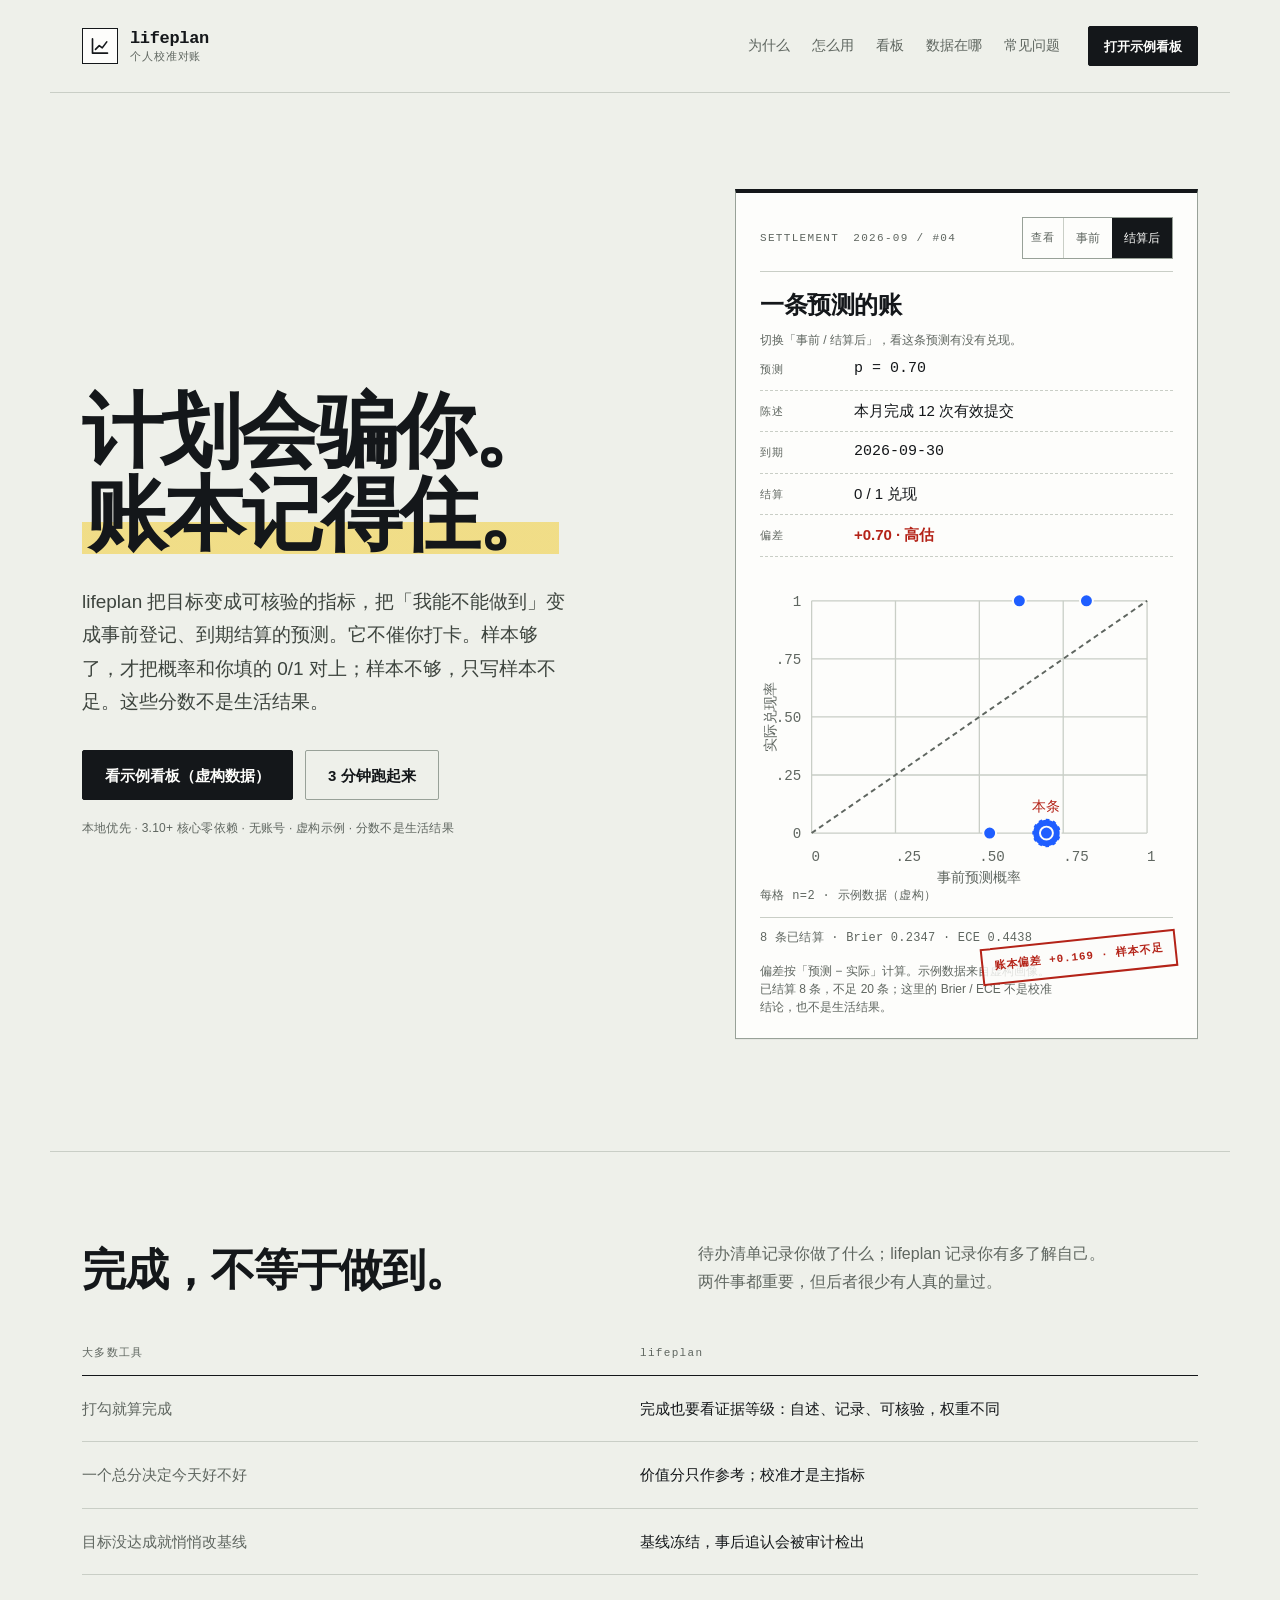
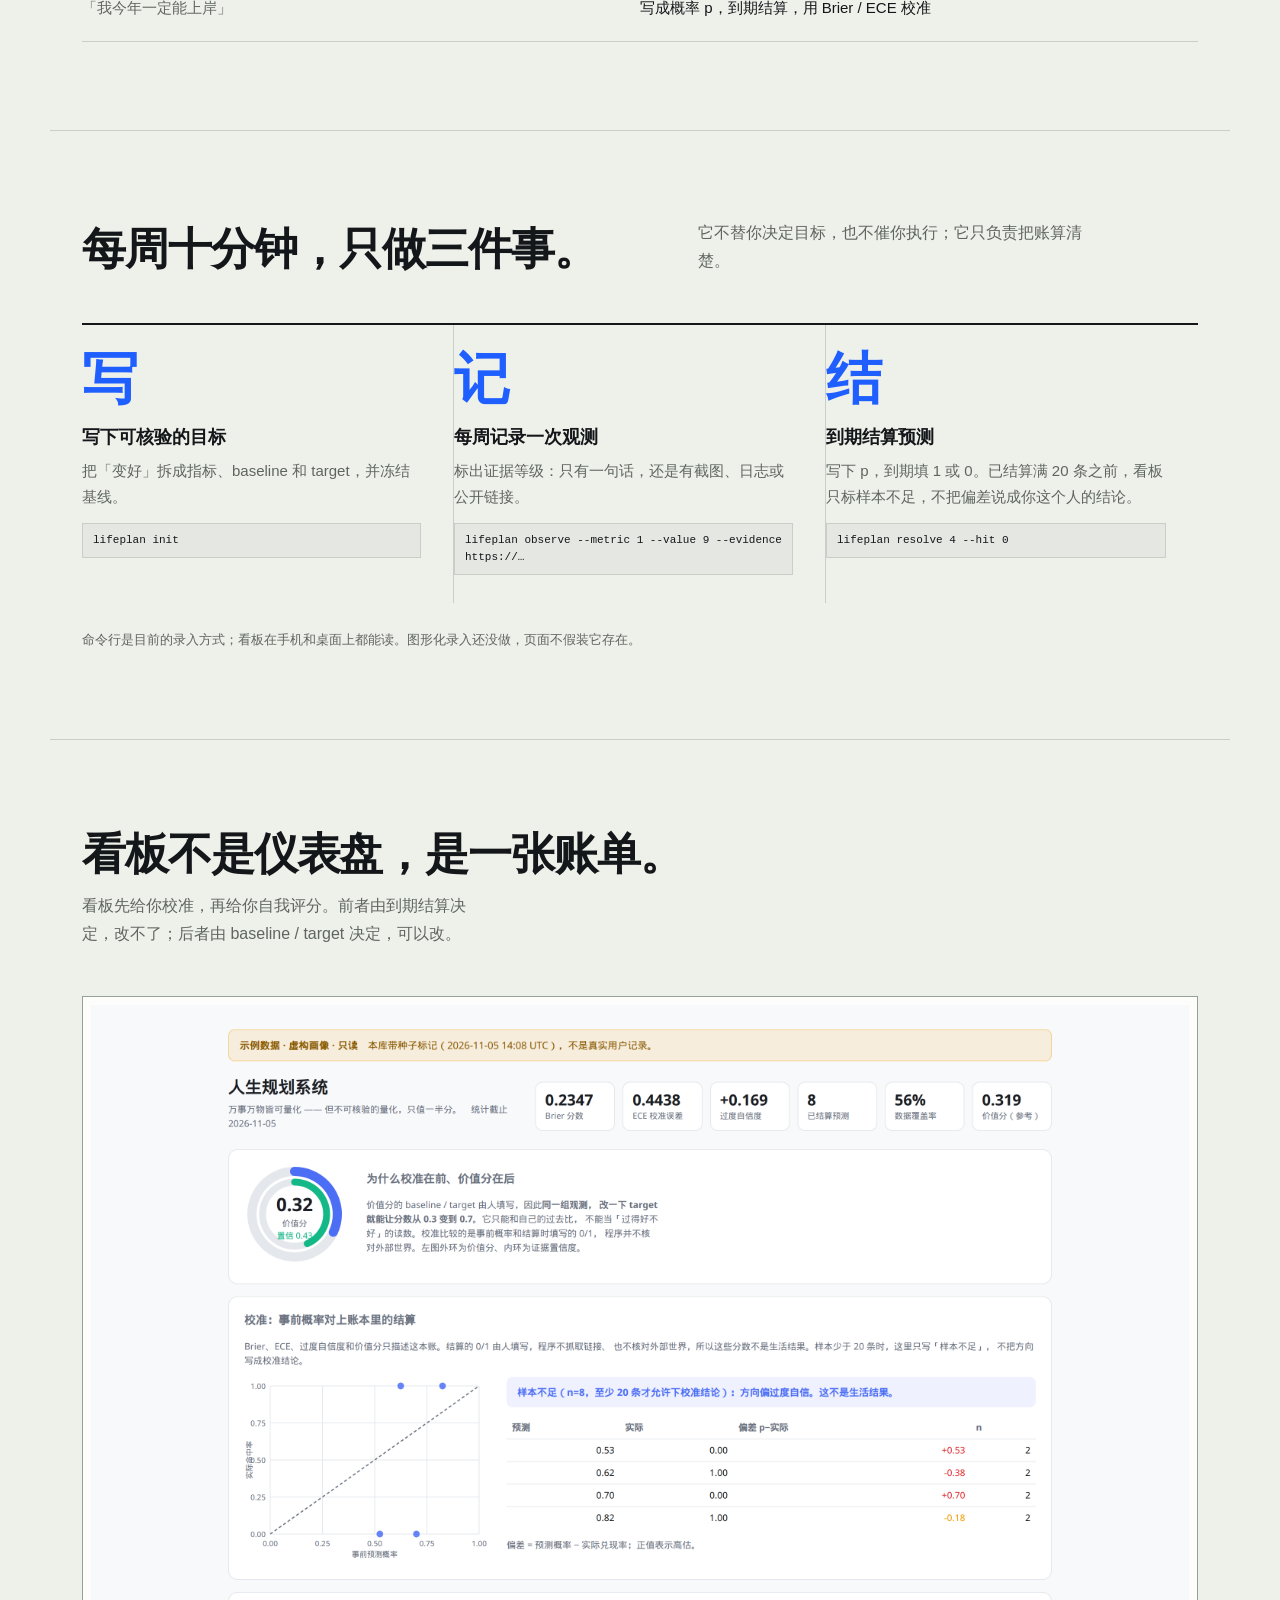
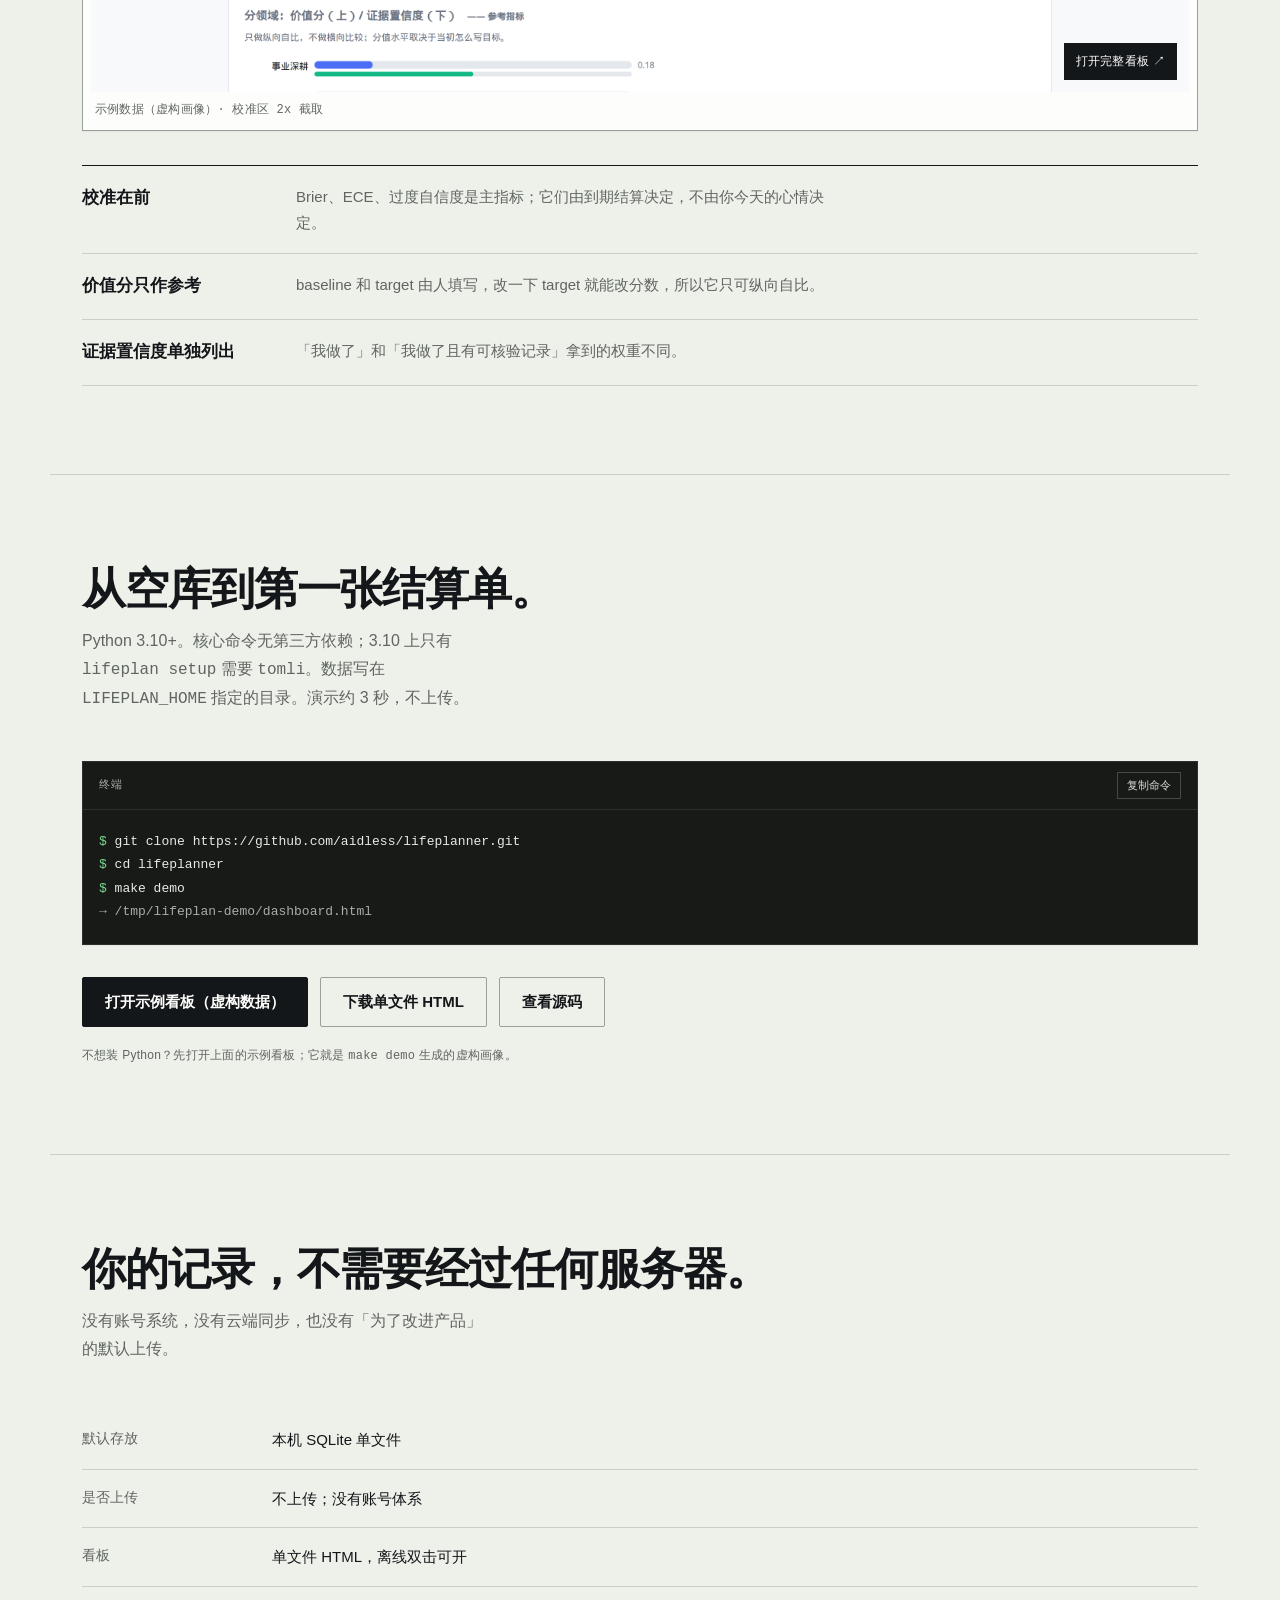
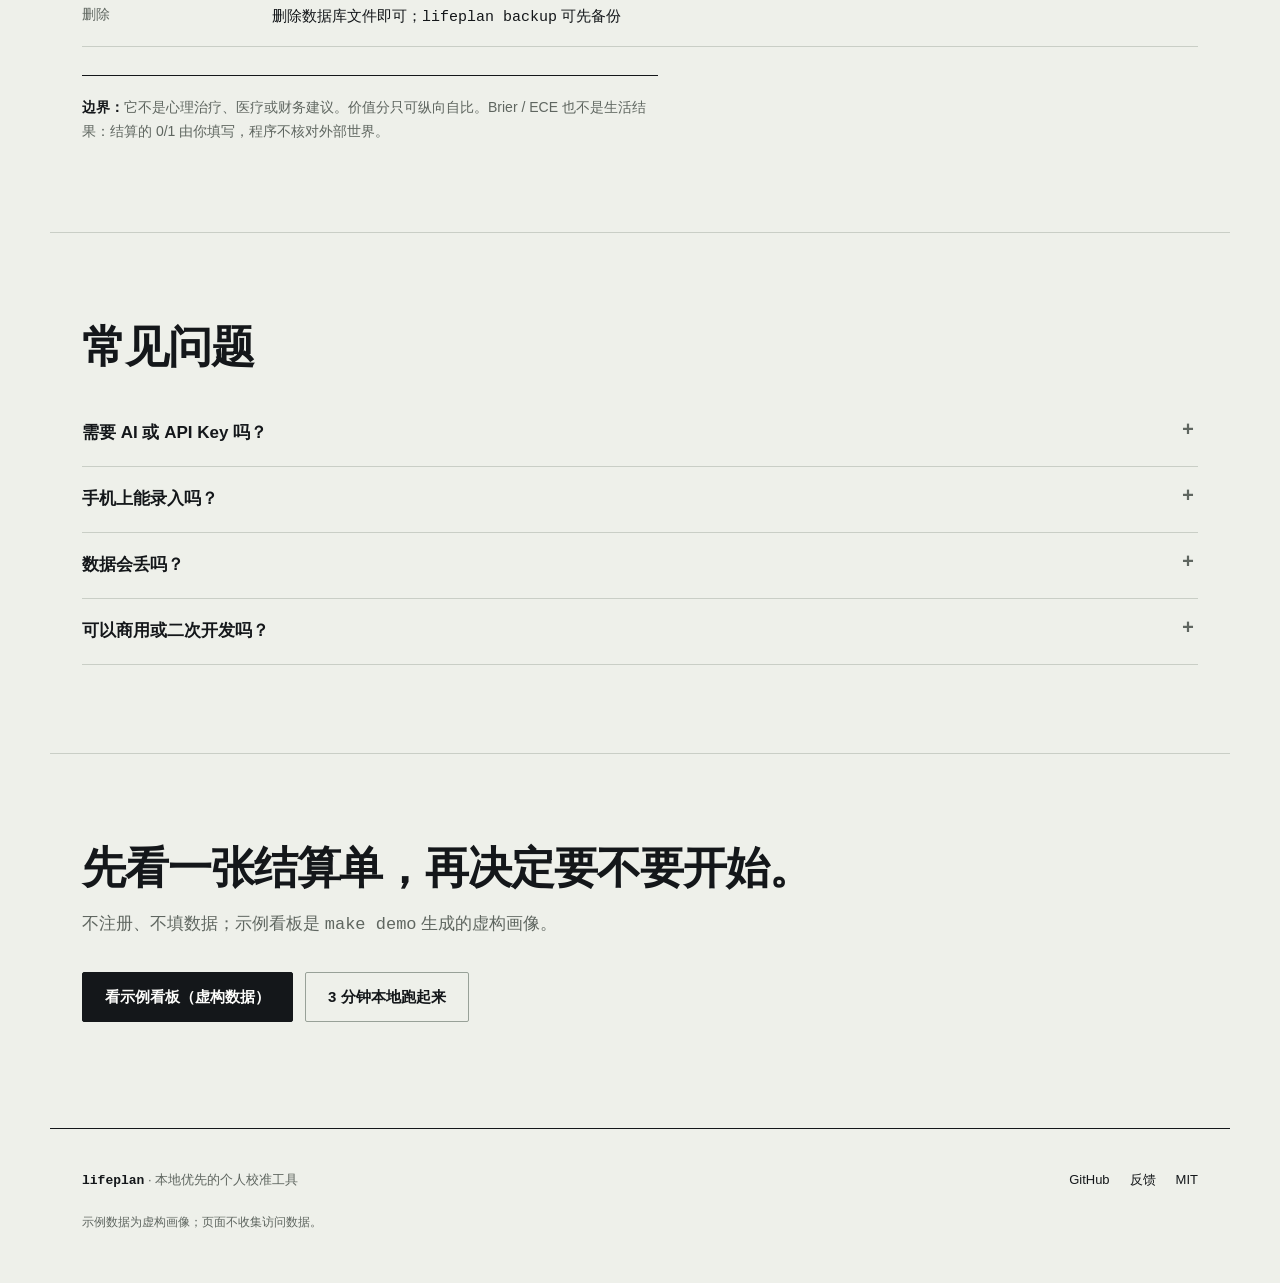
==== commit afe0110d: "Stop false greens in calibration and the permission gate. Small samples no longer read as a calibrat" ====
--- a/landing/index.html
+++ b/landing/index.html
@@ -3,11 +3,11 @@
 <head>
   <meta charset="UTF-8" />
   <meta name="viewport" content="width=device-width, initial-scale=1.0, viewport-fit=cover" />
-  <title>lifeplan · 计划会骗你，结算不会</title>
-  <meta name="description" content="把目标变成可核验的指标，把「我能不能做到」变成事前登记、到期结算的预测。本地优先，Python 3.11+ 零依赖，单文件看板。" />
+  <title>lifeplan · 计划会骗你，账本记得住</title>
+  <meta name="description" content="把目标变成可核验的指标，把「我能不能做到」变成事前登记、到期结算的预测。本地优先，Python 3.10+ 核心零依赖，单文件看板。分数不是生活结果。" />
   <meta name="theme-color" content="#eef0ea" />
-  <meta property="og:title" content="lifeplan · 计划会骗你，结算不会" />
-  <meta property="og:description" content="把目标变成可核验的指标，把「我能不能做到」变成事前登记、到期结算的预测。本地优先，Python 3.11+ 零依赖。" />
+  <meta property="og:title" content="lifeplan · 计划会骗你，账本记得住" />
+  <meta property="og:description" content="把目标变成可核验的指标，把「我能不能做到」变成事前登记、到期结算的预测。本地优先，Python 3.10+ 核心零依赖。分数不是生活结果。" />
   <meta property="og:type" content="website" />
   <meta property="og:url" content="https://aidless.github.io/lifeplanner/" />
   <meta property="og:image" content="https://aidless.github.io/lifeplanner/assets/og.png" />
@@ -42,14 +42,14 @@
   <main id="main">
     <section class="hero" id="top">
       <div class="hero-copy">
-        <h1>计划会骗你。<br><span class="mark">结算不会。</span></h1>
+        <h1>计划会骗你。<br><span class="mark">账本记得住。</span></h1>
         <p class="outcome-line"><span class="outcome-tag">示例</span><span class="mono">p = 0.70</span> → <strong>未兑现</strong> · 偏差 <span class="neg">+0.70</span></p>
-        <p class="lede">lifeplan 把目标变成可核验的指标，把「我能不能做到」变成事前登记、到期结算的预测。它不催你打卡，只在你高估自己的时候，把账算给你看。</p>
+        <p class="lede">lifeplan 把目标变成可核验的指标，把「我能不能做到」变成事前登记、到期结算的预测。它不催你打卡。样本够了，才把概率和你填的 0/1 对上；样本不够，只写样本不足。这些分数不是生活结果。</p>
         <div class="actions">
           <a class="btn" href="demo/dashboard.html" target="_blank" rel="noopener">看示例看板（虚构数据）</a>
           <a class="btn btn-ghost" href="#start">3 分钟跑起来</a>
         </div>
-        <p class="fineprint">本地优先 · 3.11+ 零依赖 · 无账号 · 虚构示例</p>
+        <p class="fineprint">本地优先 · 3.10+ 核心零依赖 · 无账号 · 虚构示例 · 分数不是生活结果</p>
       </div>
 
       <aside class="sheet" id="settlement" data-mode="after" aria-label="示例结算单">
@@ -120,10 +120,10 @@
           <span class="before">到期后自动结算 · 历史不可改写</span>
         </div>
         <div class="stamp" aria-live="polite">
-          <span class="after">系统性高估 +0.169</span>
+          <span class="after">账本偏差 +0.169 · 样本不足</span>
           <span class="before">尚未结算</span>
         </div>
-        <p class="sheet-note">偏差按「预测 − 实际」计算；示例数据来自虚构画像，不是真实用户记录。</p>
+        <p class="sheet-note">偏差按「预测 − 实际」计算。示例数据来自虚构画像。已结算 8 条，不足 20 条；这里的 Brier / ECE 不是校准结论，也不是生活结果。</p>
       </aside>
     </section>
 
@@ -172,7 +172,7 @@
           <span class="step-char" aria-hidden="true">结</span>
           <div class="step-body">
             <h3>到期结算预测</h3>
-            <p>写下 p，到期填 1 或 0。看板会告诉你，你系统性高估还是低估。</p>
+            <p>写下 p，到期填 1 或 0。已结算满 20 条之前，看板只标样本不足，不把偏差说成你这个人的结论。</p>
             <code>lifeplan resolve 4 --hit 0</code>
           </div>
         </li>
@@ -187,7 +187,7 @@
       </div>
       <figure class="shot shot-desktop">
         <a class="shot-link" href="demo/dashboard.html" target="_blank" rel="noopener">
-          <img src="assets/dashboard-proof.png" width="2880" height="1550" alt="lifeplan 示例看板的校准区：顶部是 Brier、ECE、过度自信度，下面是可靠性曲线和分箱结算表" />
+          <img src="assets/dashboard-proof.png" width="2880" height="1800" alt="lifeplan 示例看板：虚构种子数据，校准区写明样本不足，Brier 与 ECE 不是生活结果" />
           <span class="shot-open">打开完整看板 ↗</span>
         </a>
         <figcaption>示例数据（虚构画像）· 校准区 2x 截取</figcaption>
@@ -222,7 +222,7 @@
     <section class="band start" id="start">
       <div class="section-head section-head--stack">
         <h2>从空库到第一张结算单。</h2>
-        <p>Python 3.11+，零第三方依赖（3.10 需 <code>tomli</code>）；数据写在 <code>LIFEPLAN_HOME</code> 指定的目录。演示约 3 秒。</p>
+        <p>Python 3.10+。核心命令无第三方依赖；3.10 上只有 <code>lifeplan setup</code> 需要 <code>tomli</code>。数据写在 <code>LIFEPLAN_HOME</code> 指定的目录。演示约 3 秒，不上传。</p>
       </div>
       <div class="terminal">
         <div class="terminal-head"><span>终端</span><button type="button" class="copy" data-copy="git clone https://github.com/aidless/lifeplanner.git&#10;cd lifeplanner&#10;make demo">复制命令</button></div>
@@ -252,7 +252,7 @@
           <tr><th scope="row">删除</th><td>删除数据库文件即可；<code>lifeplan backup</code> 可先备份</td></tr>
         </tbody>
       </table>
-      <p class="boundary"><strong>边界：</strong>它不是心理治疗、医疗或财务建议。价值分只可纵向自比，不能当作「过得好不好」的结论。</p>
+      <p class="boundary"><strong>边界：</strong>它不是心理治疗、医疗或财务建议。价值分只可纵向自比。Brier / ECE 也不是生活结果：结算的 0/1 由你填写，程序不核对外部世界。</p>
     </section>
 
     <section class="band faq" id="faq">
